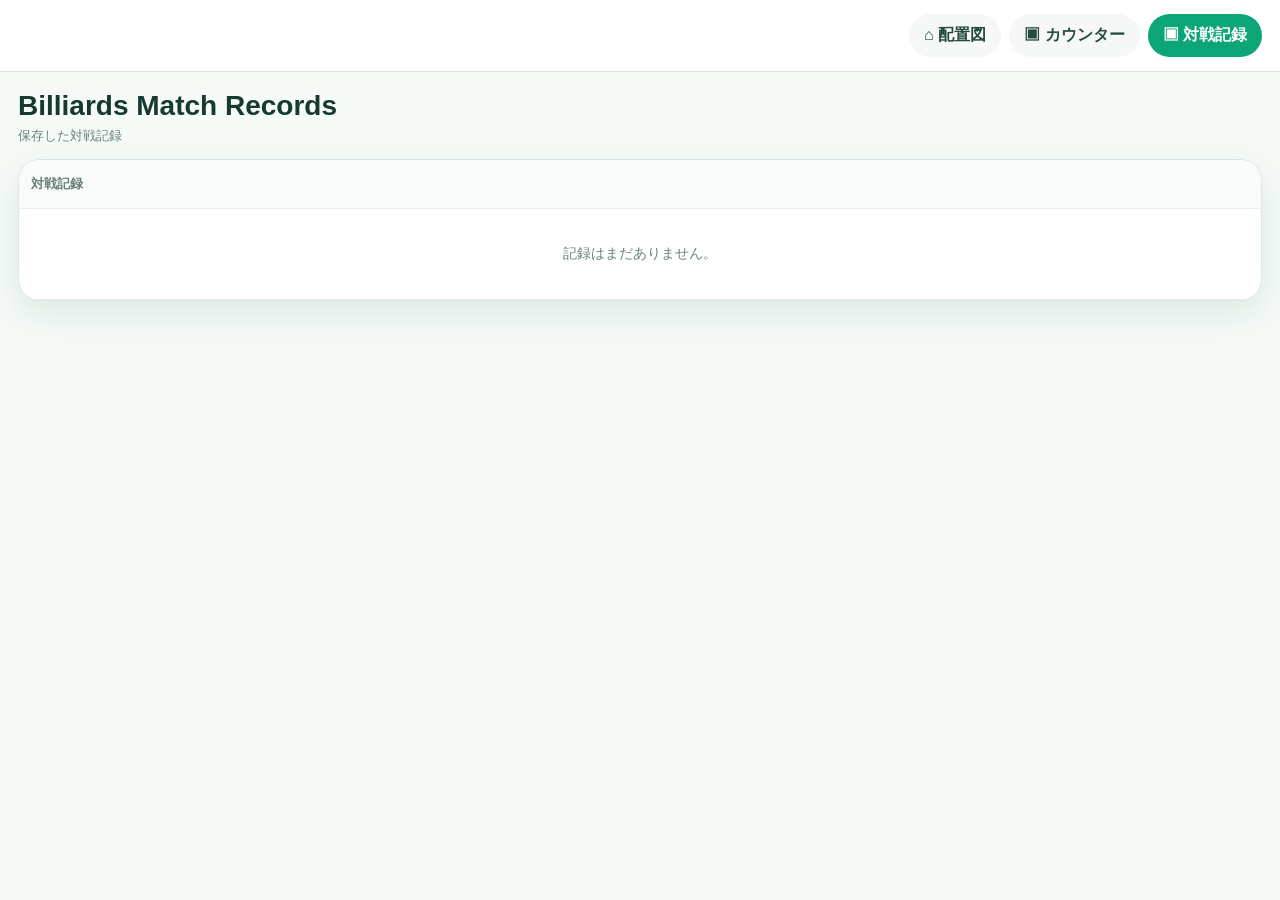
==== billiards-match-records.html @ 16c7366f "Add separate Billiards Match Records page" ====
<!doctype html>
<html lang="ja">
<head>
<meta charset="UTF-8">
<meta name="viewport" content="width=device-width,initial-scale=1,viewport-fit=cover">
<meta name="theme-color" content="#ffffff">
<meta http-equiv="Cache-Control" content="no-cache, no-store, must-revalidate">
<title>Billiards Match Records</title>
<style>
:root{--green:#0ba577;--green2:#07845f;--line:#dbe8e2;--muted:#6b837a;--shadow:0 12px 34px rgba(24,77,62,.10)}
*{box-sizing:border-box}html,body{margin:0;min-height:100%;font-family:Inter,"Hiragino Kaku Gothic ProN","Yu Gothic",Meiryo,sans-serif;color:#163a32;background:#f5faf7}
button{font:inherit;cursor:pointer}.app-header{height:72px;background:#fff;border-bottom:1px solid var(--line);display:flex;align-items:center}
.header-inner{width:100%;max-width:1400px;margin:auto;padding:0 18px;display:flex;justify-content:flex-end}.topnav{display:flex;gap:8px;flex-wrap:nowrap;overflow:auto}
.topnav button{border:0;background:#f5f8f6;color:#274a41;border-radius:999px;padding:11px 15px;font-weight:800;white-space:nowrap}.topnav .active{background:var(--green);color:#fff}
.wrap{max-width:1400px;margin:0 auto;padding:18px}.page-head{display:flex;justify-content:space-between;align-items:flex-end;gap:16px;margin-bottom:14px}
.page-head h1{margin:0;font-size:28px}.page-head p{margin:5px 0 0;color:var(--muted);font-size:13px}
.panel{background:#fff;border:1px solid var(--line);border-radius:22px;box-shadow:var(--shadow);overflow:hidden}.table-wrap{overflow:auto}
table{width:100%;border-collapse:collapse;min-width:900px}th,td{padding:14px 12px;border-bottom:1px solid #e8efeb;text-align:left;vertical-align:top;font-size:14px;line-height:1.55}th{background:#f8fbf9;color:#668078;font-size:13px;white-space:nowrap}
small{font-size:12px;color:var(--muted)}.badge{display:inline-block;padding:4px 8px;border-radius:999px;font-weight:900}.win{background:#dff7ea;color:#087040}.lose{background:#ffe7e4;color:#bb3a31}.draw{background:#edf1ef;color:#4e625b}
.actions{display:flex;gap:6px;flex-wrap:nowrap}.actions button{border:0;border-radius:999px;background:#eef7f3;color:#07543d;padding:7px 10px;font-weight:900;white-space:nowrap}.actions .danger{background:#fff0ee;color:#b62222}
.empty{padding:34px;text-align:center;color:var(--muted)}@media(max-width:620px){.wrap{padding:10px}.page-head h1{font-size:23px}th,td{font-size:13px;padding:11px 9px}}
</style>
</head>
<body>
<header class="app-header"><div class="header-inner"><nav class="topnav">
<button type="button" onclick="location.href='index.html'">⌂ 配置図</button>
<button type="button" onclick="location.href='matches.html'">▣ カウンター</button>
<button class="active" type="button">▣ 対戦記録</button>
</nav></div></header>
<main class="wrap">
  <div class="page-head"><div><h1>Billiards Match Records</h1><p>保存した対戦記録</p></div></div>
  <section class="panel"><div class="table-wrap"><table><thead id="recordsHead"></thead><tbody id="recordsBody"></tbody></table></div></section>
</main>
<script>
const $=s=>document.querySelector(s);
const KEY='poolMatchRecords',DRAFT='poolMatchDraft';
function load(){try{const v=JSON.parse(localStorage.getItem(KEY));return Array.isArray(v)?v:[]}catch{return[]}}
function save(v){localStorage.setItem(KEY,JSON.stringify(v))}
function esc(v){return String(v??'').replace(/[&<>"']/g,m=>({'&':'&amp;','<':'&lt;','>':'&gt;','"':'&quot;',"'":'&#039;'}[m]))}
function norm(v){v=String(v??'').trim();return v==='自由入力'?'':v}
function pad(n){return String(Math.max(0,Math.floor(Number(n)||0))).padStart(2,'0')}
function fmtSec(s){s=Math.max(0,Math.floor(Number(s)||0));return pad(s/3600|0)+':'+pad((s%3600)/60|0)+':'+pad(s%60)}
function fmtMin(s){s=Math.max(0,Math.floor(Number(s)||0));return pad(s/60|0)+':'+pad(s%60)}
function resultClass(r){return r==='勝ち'?'win':r==='負け'?'lose':'draw'}
function formatSavedTime(value){if(!value)return'';const d=new Date(value);return Number.isNaN(d.getTime())?String(value):d.toLocaleString('ja-JP',{year:'numeric',month:'2-digit',day:'2-digit',hour:'2-digit',minute:'2-digit'})}
function clockText(r){if(!r.clockUsed)return'';return esc(norm(r.leftName)||'自分')+' '+fmtMin(r.clockLeft??0)+' / '+esc(norm(r.rightName)||'相手')+' '+fmtMin(r.clockRight??0)}
function meta(r){return[norm(r.game),norm(r.type),norm(r.race)].filter(Boolean).map(esc).join('<br>')}
function render(){
 const rows=load(), head=$('#recordsHead'), body=$('#recordsBody');
 if(!rows.length){head.innerHTML='<tr><th>対戦記録</th></tr>';body.innerHTML='<tr><td class="empty">記録はまだありません。</td></tr>';return}
 const hasShop=rows.some(r=>norm(r.shop)),hasLeft=rows.some(r=>norm(r.leftName)),hasRight=rows.some(r=>norm(r.rightName)||norm(r.opponent)),hasTime=rows.some(r=>Number(r.matchSec||0)>0),hasClock=rows.some(r=>!!r.clockUsed),hasMeta=rows.some(r=>[norm(r.game),norm(r.type),norm(r.race)].some(Boolean)),hasLM=rows.some(r=>(norm(r.layoutTitle)&&norm(r.layoutTitle)!=='配置図なし')||norm(r.memo));
 const cols=[
 {s:true,l:'日付',c:r=>esc(r.date)},{s:hasShop,l:'店舗',c:r=>esc(r.shop)},{s:hasLeft,l:'自分',c:r=>esc(r.leftName)},{s:hasRight,l:'相手',c:r=>esc(r.rightName||r.opponent)},
 {s:true,l:'スコア',c:r=>pad(r.left)+'-'+pad(r.right)},{s:true,l:'結果',c:r=>'<span class="badge '+resultClass(r.result)+'">'+esc(r.result)+'</span>'},
 {s:hasTime,l:'試合時間',c:r=>Number(r.matchSec||0)>0?fmtSec(r.matchSec):''},{s:hasClock,l:'チェスクロック',c:r=>clockText(r)},{s:hasMeta,l:'種目/形式/先取',c:r=>meta(r)},
 {s:hasLM,l:'配置図/メモ',c:r=>{const p=[];if(norm(r.layoutTitle)&&norm(r.layoutTitle)!=='配置図なし')p.push(esc(r.layoutTitle));if(r.layoutUpdatedAt)p.push('<small>配置更新：'+esc(formatSavedTime(r.layoutUpdatedAt))+'</small>');if(norm(r.memo))p.push('<small>'+esc(r.memo)+'</small>');return p.join('<br>')}},
 {s:true,l:'操作',c:r=>'<div class="actions"><button onclick="editRecord(\''+r.id+'\')">編集</button><button class="danger" onclick="deleteRecord(\''+r.id+'\')">削除</button></div>'}
 ].filter(x=>x.s);
 head.innerHTML='<tr>'+cols.map(x=>'<th>'+x.l+'</th>').join('')+'</tr>';
 body.innerHTML=rows.map(r=>'<tr>'+cols.map(x=>'<td>'+x.c(r)+'</td>').join('')+'</tr>').join('');
}
window.editRecord=id=>{const r=load().find(x=>String(x.id)===String(id));if(!r)return;localStorage.setItem(DRAFT,JSON.stringify({...r,recording:true,timeVisible:true,editingId:r.id}));location.href='matches.html'}
window.deleteRecord=id=>{if(!confirm('この記録を削除しますか？'))return;save(load().filter(x=>String(x.id)!==String(id)));render()}
window.addEventListener('storage',render);render();
</script>
</body></html>
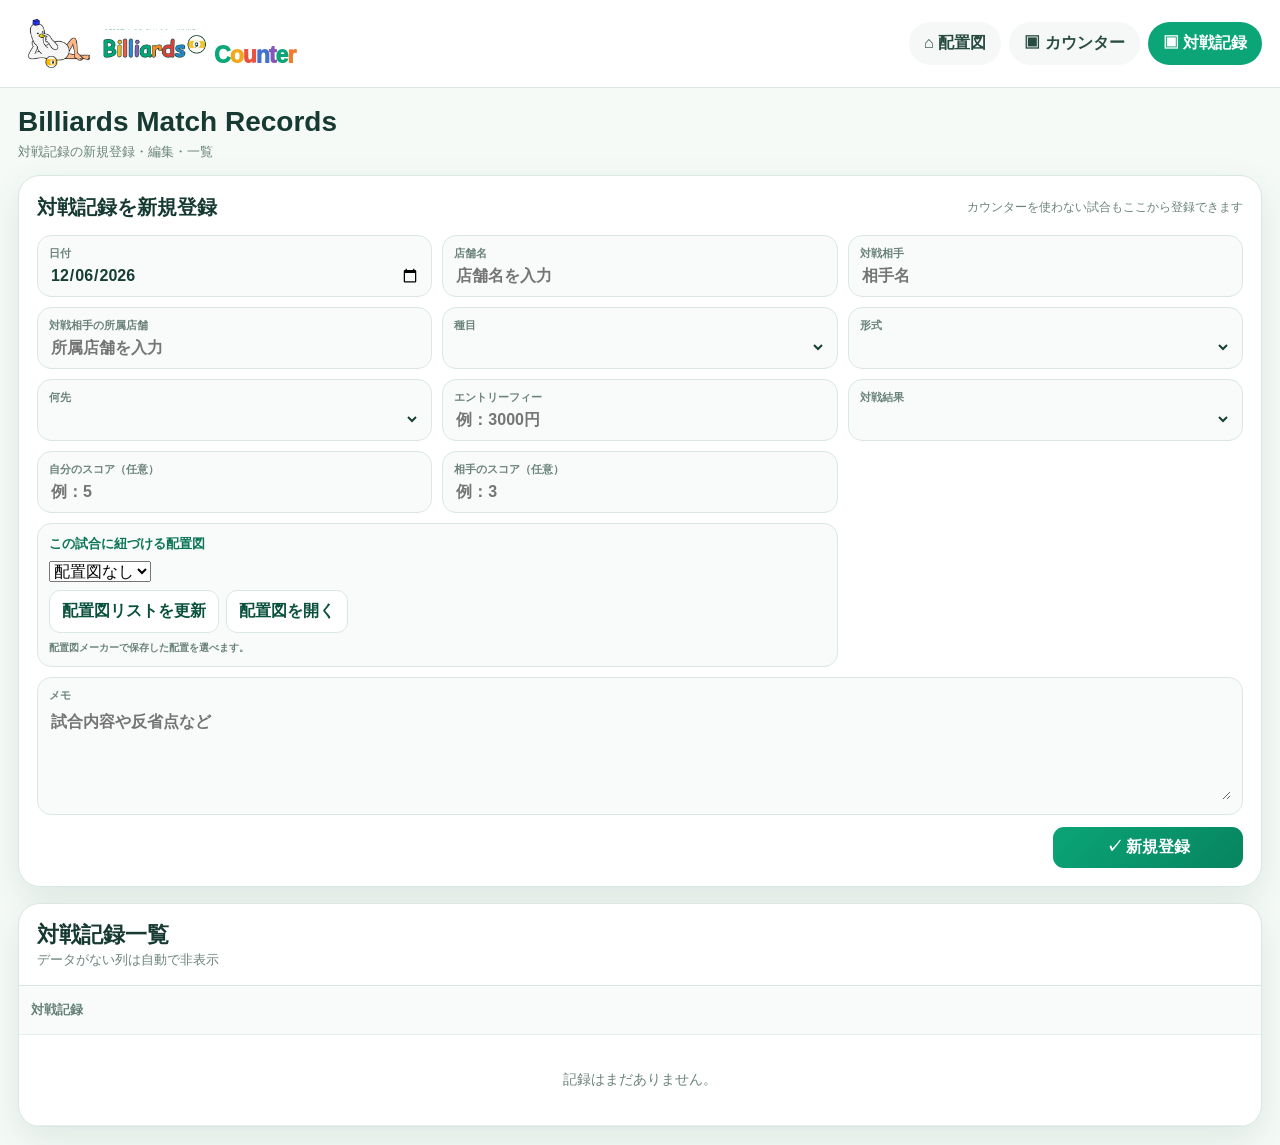
==== commit 2260bac0: "Add standalone match record entry and extra match fields" ====
--- a/billiards-match-records.html
+++ b/billiards-match-records.html
@@ -7,60 +7,177 @@
 <meta http-equiv="Cache-Control" content="no-cache, no-store, must-revalidate">
 <title>Billiards Match Records</title>
 <style>
-:root{--green:#0ba577;--green2:#07845f;--line:#dbe8e2;--muted:#6b837a;--shadow:0 12px 34px rgba(24,77,62,.10)}
-*{box-sizing:border-box}html,body{margin:0;min-height:100%;font-family:Inter,"Hiragino Kaku Gothic ProN","Yu Gothic",Meiryo,sans-serif;color:#163a32;background:#f5faf7}
-button{font:inherit;cursor:pointer}.app-header{height:72px;background:#fff;border-bottom:1px solid var(--line);display:flex;align-items:center}
-.header-inner{width:100%;max-width:1400px;margin:auto;padding:0 18px;display:flex;justify-content:flex-end}.topnav{display:flex;gap:8px;flex-wrap:nowrap;overflow:auto}
+:root{
+  --green:#0ba577;--green2:#07845f;--deep:#123d35;--mint:#edf9f4;
+  --line:#dbe8e2;--muted:#6b837a;--shadow:0 12px 34px rgba(24,77,62,.10)
+}
+*{box-sizing:border-box}
+html,body{margin:0;min-height:100%;font-family:Inter,"Hiragino Kaku Gothic ProN","Yu Gothic",Meiryo,sans-serif;color:#163a32;background:#f5faf7}
+button,input,select,textarea{font:inherit}button{cursor:pointer}a{color:inherit}
+.app-header{height:88px;background:#fff;border-bottom:1px solid var(--line);display:flex;align-items:center}
+.header-inner{width:100%;max-width:1400px;height:100%;margin:auto;padding:0 18px;display:flex;align-items:center;justify-content:space-between;gap:18px}
+.header-brand{flex:0 0 auto;display:flex;align-items:center;height:72px}
+.counter-logo{width:294px;height:66px;position:relative;overflow:hidden;background:#fff}
+.counter-logo img{position:absolute;left:0;top:0;width:286px;height:64px;object-fit:contain;object-position:left center}
+.logo-top-mask{position:absolute;left:68px;top:0;width:150px;height:18px;background:#fff;z-index:2}
+.logo-word-mask{position:absolute;left:194px;top:18px;width:98px;height:46px;background:#fff;z-index:2}
+.counter-logo-word{position:absolute;left:196px;top:33px;z-index:3;display:flex;align-items:center;font-size:23px;line-height:1;font-weight:1000;letter-spacing:-1px;white-space:nowrap}
+.counter-logo-word i{font-style:normal}.counter-logo-word i:nth-child(1){color:#08a879}.counter-logo-word i:nth-child(2){color:#f2a71d}.counter-logo-word i:nth-child(3){color:#e9523f}.counter-logo-word i:nth-child(4){color:#3f73cf}.counter-logo-word i:nth-child(5){color:#8457b5}.counter-logo-word i:nth-child(6){color:#0ba577}.counter-logo-word i:nth-child(7){color:#f07b31}
+.topnav{margin-left:auto;display:flex;justify-content:flex-end;align-items:center;gap:8px;flex-wrap:nowrap;overflow:auto}
 .topnav button{border:0;background:#f5f8f6;color:#274a41;border-radius:999px;padding:11px 15px;font-weight:800;white-space:nowrap}.topnav .active{background:var(--green);color:#fff}
-.wrap{max-width:1400px;margin:0 auto;padding:18px}.page-head{display:flex;justify-content:space-between;align-items:flex-end;gap:16px;margin-bottom:14px}
-.page-head h1{margin:0;font-size:28px}.page-head p{margin:5px 0 0;color:var(--muted);font-size:13px}
-.panel{background:#fff;border:1px solid var(--line);border-radius:22px;box-shadow:var(--shadow);overflow:hidden}.table-wrap{overflow:auto}
-table{width:100%;border-collapse:collapse;min-width:900px}th,td{padding:14px 12px;border-bottom:1px solid #e8efeb;text-align:left;vertical-align:top;font-size:14px;line-height:1.55}th{background:#f8fbf9;color:#668078;font-size:13px;white-space:nowrap}
-small{font-size:12px;color:var(--muted)}.badge{display:inline-block;padding:4px 8px;border-radius:999px;font-weight:900}.win{background:#dff7ea;color:#087040}.lose{background:#ffe7e4;color:#bb3a31}.draw{background:#edf1ef;color:#4e625b}
+.wrap{max-width:1400px;margin:0 auto;padding:18px}
+.page-head{display:flex;justify-content:space-between;align-items:flex-end;gap:16px;margin-bottom:14px}.page-head h1{margin:0;font-size:28px}.page-head p{margin:5px 0 0;color:var(--muted);font-size:13px}
+.panel{background:#fff;border:1px solid var(--line);border-radius:22px;box-shadow:var(--shadow);overflow:hidden}
+.entry-panel{padding:18px;margin-bottom:16px}.entry-head{display:flex;justify-content:space-between;align-items:center;gap:10px;margin-bottom:14px}.entry-head h2{margin:0;font-size:20px}.entry-head span{font-size:12px;color:var(--muted)}
+.form-grid{display:grid;grid-template-columns:repeat(3,minmax(0,1fr));gap:10px}
+.field{background:#f8fbf9;border:1px solid var(--line);border-radius:14px;padding:10px 11px;display:block;min-width:0}.field .label{display:block;color:#6b837a;font-size:11px;font-weight:900;margin-bottom:5px}
+.field input,.field select,.field textarea{width:100%;border:0;outline:0;background:transparent;color:#173e35;font-weight:800;min-width:0}.field textarea{min-height:92px;resize:vertical;line-height:1.55;font-weight:600}.free{display:none;margin-top:8px;border-top:1px solid var(--line)!important;padding-top:8px}
+.wide{grid-column:span 2}.full{grid-column:1/-1}
+.layout-box{background:#f8fbf9;border:1px solid var(--line);border-radius:14px;padding:11px}.layout-title{font-size:13px;font-weight:950;color:#0b7557;margin:0 0 8px}.layout-actions{display:flex;gap:7px;flex-wrap:wrap;margin-top:8px}.btn{border:1px solid var(--line);border-radius:11px;background:#fff;color:#0a513d;padding:10px 12px;font-weight:900;text-decoration:none;text-align:center}.primary{background:linear-gradient(135deg,var(--green),var(--green2));color:#fff;border:0}.entry-actions{display:flex;justify-content:flex-end;gap:8px;margin-top:12px}.entry-actions .primary{min-width:190px}.layout-meta{display:block;margin-top:7px;color:var(--muted);font-size:10px;font-weight:700;line-height:1.5}
+.records-head{display:flex;align-items:center;justify-content:space-between;gap:12px;padding:16px 18px;border-bottom:1px solid var(--line)}.records-head h2{margin:0;font-size:22px}.records-head span{font-size:13px;color:var(--muted)}
+.table-wrap{overflow:auto}table{width:100%;border-collapse:collapse;min-width:980px}th,td{padding:14px 12px;border-bottom:1px solid #e8efeb;text-align:left;vertical-align:top;font-size:14px;line-height:1.55}th{background:#f8fbf9;color:#668078;font-size:13px;white-space:nowrap}small{font-size:12px;color:var(--muted)}
+.badge{display:inline-block;padding:4px 8px;border-radius:999px;font-weight:900}.win{background:#dff7ea;color:#087040}.lose{background:#ffe7e4;color:#bb3a31}.draw{background:#edf1ef;color:#4e625b}.pending{background:#fff5d8;color:#8b6b00}
 .actions{display:flex;gap:6px;flex-wrap:nowrap}.actions button{border:0;border-radius:999px;background:#eef7f3;color:#07543d;padding:7px 10px;font-weight:900;white-space:nowrap}.actions .danger{background:#fff0ee;color:#b62222}
-.empty{padding:34px;text-align:center;color:var(--muted)}@media(max-width:620px){.wrap{padding:10px}.page-head h1{font-size:23px}th,td{font-size:13px;padding:11px 9px}}
+.empty{padding:34px;text-align:center;color:var(--muted)}
+.toast{position:fixed;left:50%;bottom:24px;transform:translateX(-50%) translateY(18px);background:#173e35;color:#fff;border-radius:999px;padding:12px 18px;opacity:0;transition:.22s;z-index:80;white-space:nowrap;box-shadow:0 10px 28px rgba(0,0,0,.18)}.toast.show{opacity:1;transform:translateX(-50%) translateY(0)}
+@media(max-width:900px){.form-grid{grid-template-columns:repeat(2,minmax(0,1fr))}.app-header{height:auto;min-height:76px}.header-inner{padding:7px 10px;gap:8px}.counter-logo{width:222px;height:52px}.counter-logo img{width:216px;height:50px}.logo-top-mask{left:51px;width:114px;height:14px}.logo-word-mask{left:146px;top:14px;width:74px;height:36px}.counter-logo-word{left:148px;top:25px;font-size:18px}}
+@media(max-width:620px){.header-inner{flex-wrap:wrap}.header-brand{height:58px}.topnav{width:100%;justify-content:flex-start}.counter-logo{width:252px;height:56px}.counter-logo img{width:246px;height:55px}.logo-top-mask{left:58px;width:130px;height:15px}.logo-word-mask{left:166px;top:15px;width:84px;height:40px}.counter-logo-word{left:168px;top:28px;font-size:20px}.wrap{padding:10px}.page-head h1{font-size:23px}.form-grid{grid-template-columns:1fr}.wide,.full{grid-column:auto}th,td{font-size:13px;padding:11px 9px}.entry-actions{flex-direction:column}.entry-actions .primary{width:100%}}
 </style>
 </head>
 <body>
-<header class="app-header"><div class="header-inner"><nav class="topnav">
-<button type="button" onclick="location.href='index.html'">⌂ 配置図</button>
-<button type="button" onclick="location.href='matches.html'">▣ カウンター</button>
-<button class="active" type="button">▣ 対戦記録</button>
-</nav></div></header>
+<header class="app-header">
+  <div class="header-inner">
+    <div class="header-brand" aria-label="Billiards 9 Counter">
+      <div class="counter-logo">
+        <img src="assets/brand-logo.png" alt="Billiards 9 Counter">
+        <span class="logo-top-mask" aria-hidden="true"></span>
+        <span class="logo-word-mask" aria-hidden="true"></span>
+        <span class="counter-logo-word" aria-hidden="true"><i>C</i><i>o</i><i>u</i><i>n</i><i>t</i><i>e</i><i>r</i></span>
+      </div>
+    </div>
+    <nav class="topnav">
+      <button type="button" onclick="location.href='index.html'">⌂ 配置図</button>
+      <button type="button" onclick="location.href='matches.html'">▣ カウンター</button>
+      <button class="active" type="button">▣ 対戦記録</button>
+    </nav>
+  </div>
+</header>
+
 <main class="wrap">
-  <div class="page-head"><div><h1>Billiards Match Records</h1><p>保存した対戦記録</p></div></div>
-  <section class="panel"><div class="table-wrap"><table><thead id="recordsHead"></thead><tbody id="recordsBody"></tbody></table></div></section>
+  <div class="page-head"><div><h1>Billiards Match Records</h1><p>対戦記録の新規登録・編集・一覧</p></div></div>
+
+  <section class="panel entry-panel">
+    <div class="entry-head"><h2 id="formTitle">対戦記録を新規登録</h2><span>カウンターを使わない試合もここから登録できます</span></div>
+    <div class="form-grid">
+      <label class="field"><span class="label">日付</span><input id="date" type="date"></label>
+      <label class="field"><span class="label">店舗名</span><input id="shop" placeholder="店舗名を入力"></label>
+      <label class="field"><span class="label">対戦相手</span><input id="opponent" placeholder="相手名"></label>
+      <label class="field"><span class="label">対戦相手の所属店舗</span><input id="opponentShop" placeholder="所属店舗を入力"></label>
+      <label class="field"><span class="label">種目</span><select id="game"><option value=""></option><option>9ボール</option><option>10ボール</option><option>エイトボール</option><option>ローテーション</option><option>自由入力</option></select><input id="gameFree" class="free" placeholder="種目を自由入力"></label>
+      <label class="field"><span class="label">形式</span><select id="type"><option value=""></option><option>平場</option><option>セットマッチ</option><option>大会</option><option>練習</option><option>自由入力</option></select><input id="typeFree" class="free" placeholder="形式を自由入力"></label>
+      <label class="field"><span class="label">何先</span><select id="race"><option value=""></option><option>2先</option><option>3先</option><option>4先</option><option>5先</option><option>6先</option><option>自由入力</option></select><input id="raceFree" class="free" placeholder="例：7先・点数制など"></label>
+      <label class="field"><span class="label">エントリーフィー</span><input id="entryFee" inputmode="numeric" placeholder="例：3000円"></label>
+      <label class="field"><span class="label">対戦結果</span><select id="matchResult"><option value=""></option><option>勝ち</option><option>負け</option><option>引き分け</option></select></label>
+      <label class="field"><span class="label">自分のスコア（任意）</span><input id="leftScoreInput" type="number" min="0" inputmode="numeric" placeholder="例：5"></label>
+      <label class="field"><span class="label">相手のスコア（任意）</span><input id="rightScoreInput" type="number" min="0" inputmode="numeric" placeholder="例：3"></label>
+      <div class="layout-box wide">
+        <p class="layout-title">この試合に紐づける配置図</p>
+        <select id="layoutSelect"></select>
+        <div class="layout-actions"><button id="layoutRefresh" class="btn" type="button">配置図リストを更新</button><a class="btn" href="index.html">配置図を開く</a></div>
+        <small id="layoutMeta" class="layout-meta"></small>
+      </div>
+      <label class="field full"><span class="label">メモ</span><textarea id="memo" placeholder="試合内容や反省点など"></textarea></label>
+    </div>
+    <div class="entry-actions">
+      <button id="cancelEdit" class="btn" type="button" hidden>編集をやめる</button>
+      <button id="saveRecord" class="btn primary" type="button">✓ 新規登録</button>
+    </div>
+  </section>
+
+  <section class="panel">
+    <div class="records-head"><div><h2>対戦記録一覧</h2><span>データがない列は自動で非表示</span></div></div>
+    <div class="table-wrap"><table><thead id="recordsHead"></thead><tbody id="recordsBody"></tbody></table></div>
+  </section>
 </main>
+<div id="toast" class="toast"></div>
+
 <script>
 const $=s=>document.querySelector(s);
-const KEY='poolMatchRecords',DRAFT='poolMatchDraft';
-function load(){try{const v=JSON.parse(localStorage.getItem(KEY));return Array.isArray(v)?v:[]}catch{return[]}}
+const KEY='poolMatchRecords',LAYOUTS='poolNotes';
+let editingId=null;
+function load(k=KEY,d=[]){try{const v=JSON.parse(localStorage.getItem(k));return v??d}catch{return d}}
 function save(v){localStorage.setItem(KEY,JSON.stringify(v))}
 function esc(v){return String(v??'').replace(/[&<>"']/g,m=>({'&':'&amp;','<':'&lt;','>':'&gt;','"':'&quot;',"'":'&#039;'}[m]))}
 function norm(v){v=String(v??'').trim();return v==='自由入力'?'':v}
 function pad(n){return String(Math.max(0,Math.floor(Number(n)||0))).padStart(2,'0')}
 function fmtSec(s){s=Math.max(0,Math.floor(Number(s)||0));return pad(s/3600|0)+':'+pad((s%3600)/60|0)+':'+pad(s%60)}
 function fmtMin(s){s=Math.max(0,Math.floor(Number(s)||0));return pad(s/60|0)+':'+pad(s%60)}
-function resultClass(r){return r==='勝ち'?'win':r==='負け'?'lose':'draw'}
+function toast(t){const el=$('#toast');el.textContent=t;el.classList.add('show');setTimeout(()=>el.classList.remove('show'),1500)}
+function resultClass(r){return r==='勝ち'?'win':r==='負け'?'lose':r==='引き分け'?'draw':'pending'}
 function formatSavedTime(value){if(!value)return'';const d=new Date(value);return Number.isNaN(d.getTime())?String(value):d.toLocaleString('ja-JP',{year:'numeric',month:'2-digit',day:'2-digit',hour:'2-digit',minute:'2-digit'})}
+function valueWithFree(id){const s=$('#'+id),f=$('#'+id+'Free');return s.value==='自由入力'?f.value.trim():s.value.trim()}
+function setSelectWithFree(id,value){const s=$('#'+id),f=$('#'+id+'Free'),opts=[...s.options].map(o=>o.value);const v=norm(value);if(opts.includes(v)){s.value=v;f.value=''}else if(v){s.value='自由入力';f.value=v}else{s.value='';f.value=''}f.style.display=s.value==='自由入力'?'block':'none'}
+['game','type','race'].forEach(id=>$('#'+id).addEventListener('change',()=>{$('#'+id+'Free').style.display=$('#'+id).value==='自由入力'?'block':'none'}));
+function readLayouts(){const v=load(LAYOUTS,[]);return Array.isArray(v)?v.filter(Boolean):[]}
+function layoutTime(x){const t=Date.parse(x?.updatedAt||x?.createdAt||x?.date||'');return Number.isNaN(t)?0:t}
+function refreshLayouts(keep=true){const s=$('#layoutSelect'),cur=keep?s.value:'';const list=readLayouts().sort((a,b)=>layoutTime(b)-layoutTime(a));s.innerHTML='';s.add(new Option('配置図なし',''));list.forEach(x=>s.add(new Option((x.title||'名称なし')+(x.updatedAt||x.createdAt||x.date?'｜'+formatSavedTime(x.updatedAt||x.createdAt||x.date):''),String(x.id))));if(cur&&list.some(x=>String(x.id)===String(cur)))s.value=cur;updateLayoutMeta()}
+function selectedLayout(){const id=$('#layoutSelect').value;return id?readLayouts().find(x=>String(x.id)===String(id))||null:null}
+function updateLayoutMeta(){const x=selectedLayout();$('#layoutMeta').textContent=x?'選択中：'+(x.title||'名称なし'):'配置図メーカーで保存した配置を選べます。'}
+$('#layoutSelect').addEventListener('change',updateLayoutMeta);$('#layoutRefresh').onclick=()=>{refreshLayouts(true);toast('配置図リストを更新しました')};
+function clearForm(){
+ editingId=null;$('#formTitle').textContent='対戦記録を新規登録';$('#saveRecord').textContent='✓ 新規登録';$('#cancelEdit').hidden=true;
+ $('#date').value=new Date().toISOString().slice(0,10);['shop','opponent','opponentShop','entryFee','leftScoreInput','rightScoreInput','memo'].forEach(id=>$('#'+id).value='');
+ ['game','type','race','matchResult'].forEach(id=>$('#'+id).value='');['gameFree','typeFree','raceFree'].forEach(id=>{$('#'+id).value='';$('#'+id).style.display='none'});refreshLayouts(false);
+}
+function recordFromForm(){
+ const layout=selectedLayout(),l=$('#leftScoreInput').value,r=$('#rightScoreInput').value,scoreEntered=l!==''||r!=='';
+ return {
+  id:editingId||Date.now(),date:$('#date').value,shop:$('#shop').value.trim(),opponent:$('#opponent').value.trim(),
+  opponentShop:$('#opponentShop').value.trim(),leftName:'自分',rightName:$('#opponent').value.trim()||'相手',
+  game:valueWithFree('game'),gameSel:$('#game').value,gameFree:$('#gameFree').value,
+  type:valueWithFree('type'),typeSel:$('#type').value,typeFree:$('#typeFree').value,
+  race:valueWithFree('race'),raceSel:$('#race').value,raceFree:$('#raceFree').value,
+  entryFee:$('#entryFee').value.trim(),result:$('#matchResult').value,
+  left:scoreEntered?Number(l||0):null,right:scoreEntered?Number(r||0):null,scoreEntered,
+  matchSec:0,clockUsed:false,layoutId:$('#layoutSelect').value,layoutTitle:layout?(layout.title||'名称なし'):'配置図なし',
+  layoutUpdatedAt:layout?(layout.updatedAt||layout.createdAt||layout.date||''):'',layoutSnapshot:layout?JSON.parse(JSON.stringify(layout)):null,
+  memo:$('#memo').value.trim(),createdAt:new Date().toISOString(),source:'manual'
+ };
+}
+$('#saveRecord').onclick=()=>{
+ const rec=recordFromForm(),rows=load(KEY,[]),i=rows.findIndex(x=>String(x.id)===String(editingId));
+ if(i>=0){rec.createdAt=rows[i].createdAt||rec.createdAt;rows[i]=rec}else rows.unshift(rec);
+ save(rows);render();toast(i>=0?'更新しました':'登録しました');clearForm();
+};
+$('#cancelEdit').onclick=clearForm;
 function clockText(r){if(!r.clockUsed)return'';return esc(norm(r.leftName)||'自分')+' '+fmtMin(r.clockLeft??0)+' / '+esc(norm(r.rightName)||'相手')+' '+fmtMin(r.clockRight??0)}
 function meta(r){return[norm(r.game),norm(r.type),norm(r.race)].filter(Boolean).map(esc).join('<br>')}
+function scoreText(r){if(r.scoreEntered===false)return'';if(r.left==null&&r.right==null)return'';return pad(r.left)+'-'+pad(r.right)}
 function render(){
- const rows=load(), head=$('#recordsHead'), body=$('#recordsBody');
+ const rows=load(KEY,[]),head=$('#recordsHead'),body=$('#recordsBody');
  if(!rows.length){head.innerHTML='<tr><th>対戦記録</th></tr>';body.innerHTML='<tr><td class="empty">記録はまだありません。</td></tr>';return}
- const hasShop=rows.some(r=>norm(r.shop)),hasLeft=rows.some(r=>norm(r.leftName)),hasRight=rows.some(r=>norm(r.rightName)||norm(r.opponent)),hasTime=rows.some(r=>Number(r.matchSec||0)>0),hasClock=rows.some(r=>!!r.clockUsed),hasMeta=rows.some(r=>[norm(r.game),norm(r.type),norm(r.race)].some(Boolean)),hasLM=rows.some(r=>(norm(r.layoutTitle)&&norm(r.layoutTitle)!=='配置図なし')||norm(r.memo));
+ const hasShop=rows.some(r=>norm(r.shop)),hasOpponentShop=rows.some(r=>norm(r.opponentShop)),hasLeft=rows.some(r=>norm(r.leftName)),hasRight=rows.some(r=>norm(r.rightName)||norm(r.opponent)),
+ hasScore=rows.some(r=>scoreText(r)),hasResult=rows.some(r=>norm(r.result)),hasFee=rows.some(r=>norm(r.entryFee)),hasTime=rows.some(r=>Number(r.matchSec||0)>0),hasClock=rows.some(r=>!!r.clockUsed),
+ hasMeta=rows.some(r=>[norm(r.game),norm(r.type),norm(r.race)].some(Boolean)),hasLM=rows.some(r=>(norm(r.layoutTitle)&&norm(r.layoutTitle)!=='配置図なし')||norm(r.memo));
  const cols=[
- {s:true,l:'日付',c:r=>esc(r.date)},{s:hasShop,l:'店舗',c:r=>esc(r.shop)},{s:hasLeft,l:'自分',c:r=>esc(r.leftName)},{s:hasRight,l:'相手',c:r=>esc(r.rightName||r.opponent)},
- {s:true,l:'スコア',c:r=>pad(r.left)+'-'+pad(r.right)},{s:true,l:'結果',c:r=>'<span class="badge '+resultClass(r.result)+'">'+esc(r.result)+'</span>'},
- {s:hasTime,l:'試合時間',c:r=>Number(r.matchSec||0)>0?fmtSec(r.matchSec):''},{s:hasClock,l:'チェスクロック',c:r=>clockText(r)},{s:hasMeta,l:'種目/形式/先取',c:r=>meta(r)},
- {s:hasLM,l:'配置図/メモ',c:r=>{const p=[];if(norm(r.layoutTitle)&&norm(r.layoutTitle)!=='配置図なし')p.push(esc(r.layoutTitle));if(r.layoutUpdatedAt)p.push('<small>配置更新：'+esc(formatSavedTime(r.layoutUpdatedAt))+'</small>');if(norm(r.memo))p.push('<small>'+esc(r.memo)+'</small>');return p.join('<br>')}},
- {s:true,l:'操作',c:r=>'<div class="actions"><button onclick="editRecord(\''+r.id+'\')">編集</button><button class="danger" onclick="deleteRecord(\''+r.id+'\')">削除</button></div>'}
+  {s:true,l:'日付',c:r=>esc(r.date)},{s:hasShop,l:'店舗',c:r=>esc(r.shop)},{s:hasLeft,l:'自分',c:r=>esc(r.leftName)},{s:hasRight,l:'相手',c:r=>esc(r.rightName||r.opponent)},
+  {s:hasOpponentShop,l:'相手所属店舗',c:r=>esc(r.opponentShop)},{s:hasScore,l:'スコア',c:r=>scoreText(r)},
+  {s:hasResult,l:'結果',c:r=>norm(r.result)?'<span class="badge '+resultClass(r.result)+'">'+esc(r.result)+'</span>':''},{s:hasFee,l:'エントリーフィー',c:r=>esc(r.entryFee)},
+  {s:hasTime,l:'試合時間',c:r=>Number(r.matchSec||0)>0?fmtSec(r.matchSec):''},{s:hasClock,l:'チェスクロック',c:r=>clockText(r)},{s:hasMeta,l:'種目/形式/何先',c:r=>meta(r)},
+  {s:hasLM,l:'配置図/メモ',c:r=>{const p=[];if(norm(r.layoutTitle)&&norm(r.layoutTitle)!=='配置図なし')p.push(esc(r.layoutTitle));if(r.layoutUpdatedAt)p.push('<small>配置更新：'+esc(formatSavedTime(r.layoutUpdatedAt))+'</small>');if(norm(r.memo))p.push('<small>'+esc(r.memo)+'</small>');return p.join('<br>')}},
+  {s:true,l:'操作',c:r=>'<div class="actions"><button onclick="editRecord(\''+r.id+'\')">編集</button><button class="danger" onclick="deleteRecord(\''+r.id+'\')">削除</button></div>'}
  ].filter(x=>x.s);
  head.innerHTML='<tr>'+cols.map(x=>'<th>'+x.l+'</th>').join('')+'</tr>';
  body.innerHTML=rows.map(r=>'<tr>'+cols.map(x=>'<td>'+x.c(r)+'</td>').join('')+'</tr>').join('');
 }
-window.editRecord=id=>{const r=load().find(x=>String(x.id)===String(id));if(!r)return;localStorage.setItem(DRAFT,JSON.stringify({...r,recording:true,timeVisible:true,editingId:r.id}));location.href='matches.html'}
-window.deleteRecord=id=>{if(!confirm('この記録を削除しますか？'))return;save(load().filter(x=>String(x.id)!==String(id)));render()}
-window.addEventListener('storage',render);render();
+window.editRecord=id=>{
+ const r=load(KEY,[]).find(x=>String(x.id)===String(id));if(!r)return;editingId=r.id;$('#formTitle').textContent='対戦記録を編集';$('#saveRecord').textContent='✓ 更新する';$('#cancelEdit').hidden=false;
+ $('#date').value=r.date||'';$('#shop').value=r.shop||'';$('#opponent').value=r.opponent||r.rightName||'';$('#opponentShop').value=r.opponentShop||'';setSelectWithFree('game',r.game);setSelectWithFree('type',r.type);setSelectWithFree('race',r.race);
+ $('#entryFee').value=r.entryFee||'';$('#matchResult').value=r.result||'';$('#leftScoreInput').value=r.left==null?'':r.left;$('#rightScoreInput').value=r.right==null?'':r.right;$('#memo').value=r.memo||'';
+ refreshLayouts(false);if(r.layoutId)$('#layoutSelect').value=String(r.layoutId);updateLayoutMeta();scrollTo({top:0,behavior:'smooth'});
+}
+window.deleteRecord=id=>{if(!confirm('この記録を削除しますか？'))return;save(load(KEY,[]).filter(x=>String(x.id)!==String(id)));render()}
+window.addEventListener('storage',render);refreshLayouts(false);clearForm();render();
 </script>
-</body></html>+</body>
+</html>
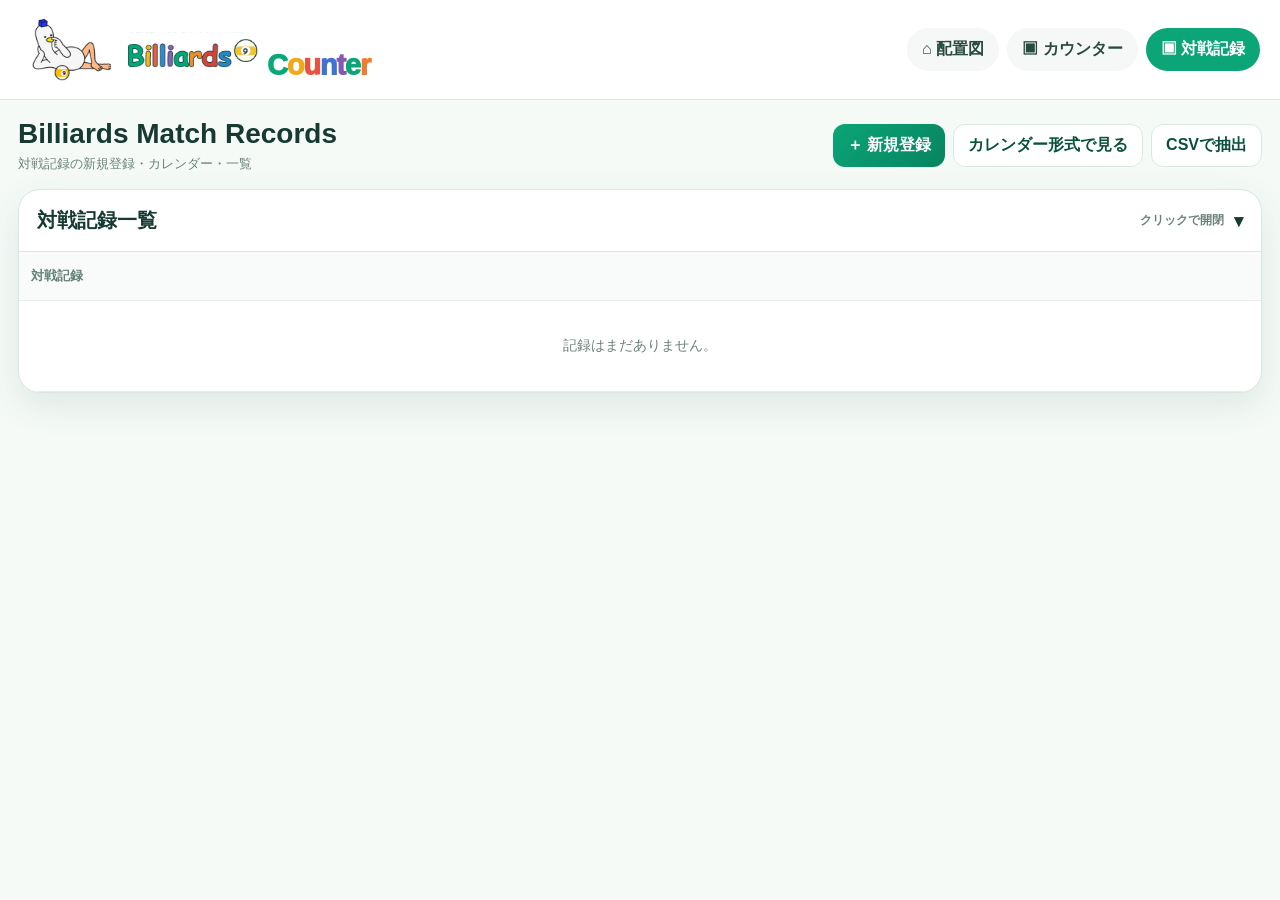
==== commit ba8c1350: "Add records toolbar calendar CSV and collapsible list" ====
--- a/billiards-match-records.html
+++ b/billiards-match-records.html
@@ -7,104 +7,102 @@
 <meta http-equiv="Cache-Control" content="no-cache, no-store, must-revalidate">
 <title>Billiards Match Records</title>
 <style>
-:root{
-  --green:#0ba577;--green2:#07845f;--deep:#123d35;--mint:#edf9f4;
-  --line:#dbe8e2;--muted:#6b837a;--shadow:0 12px 34px rgba(24,77,62,.10)
-}
-*{box-sizing:border-box}
-html,body{margin:0;min-height:100%;font-family:Inter,"Hiragino Kaku Gothic ProN","Yu Gothic",Meiryo,sans-serif;color:#163a32;background:#f5faf7}
+:root{--green:#0ba577;--green2:#07845f;--deep:#123d35;--line:#dbe8e2;--muted:#6b837a;--shadow:0 12px 34px rgba(24,77,62,.10)}
+*{box-sizing:border-box}html,body{margin:0;min-height:100%;font-family:Inter,"Hiragino Kaku Gothic ProN","Yu Gothic",Meiryo,sans-serif;color:#163a32;background:#f5faf7}
 button,input,select,textarea{font:inherit}button{cursor:pointer}a{color:inherit}
-.app-header{height:88px;background:#fff;border-bottom:1px solid var(--line);display:flex;align-items:center}
-.header-inner{width:100%;max-width:1400px;height:100%;margin:auto;padding:0 18px;display:flex;align-items:center;justify-content:space-between;gap:18px}
-.header-brand{flex:0 0 auto;display:flex;align-items:center;height:72px}
-.counter-logo{width:294px;height:66px;position:relative;overflow:hidden;background:#fff}
-.counter-logo img{position:absolute;left:0;top:0;width:286px;height:64px;object-fit:contain;object-position:left center}
-.logo-top-mask{position:absolute;left:68px;top:0;width:150px;height:18px;background:#fff;z-index:2}
-.logo-word-mask{position:absolute;left:194px;top:18px;width:98px;height:46px;background:#fff;z-index:2}
-.counter-logo-word{position:absolute;left:196px;top:33px;z-index:3;display:flex;align-items:center;font-size:23px;line-height:1;font-weight:1000;letter-spacing:-1px;white-space:nowrap}
+.app-header{height:100px;background:#fff;border-bottom:1px solid var(--line);display:flex;align-items:center}
+.header-inner{width:100%;max-width:1460px;height:100%;margin:auto;padding:0 20px;display:flex;align-items:center;justify-content:space-between;gap:20px}
+.header-brand{flex:0 0 auto;height:82px;display:flex;align-items:center}
+.counter-logo{position:relative;width:380px;height:82px;overflow:hidden;background:#fff}
+.counter-logo img{position:absolute;left:0;top:0;width:360px;height:81px;object-fit:contain;object-position:left center}
+.logo-top-mask{position:absolute;left:86px;top:0;width:190px;height:23px;background:#fff;z-index:2}
+.logo-word-mask{position:absolute;left:244px;top:23px;width:126px;height:58px;background:#fff;z-index:2}
+.counter-logo-word{position:absolute;left:247px;top:42px;z-index:3;display:flex;font-size:29px;line-height:1;font-weight:1000;letter-spacing:-1.2px;white-space:nowrap}
 .counter-logo-word i{font-style:normal}.counter-logo-word i:nth-child(1){color:#08a879}.counter-logo-word i:nth-child(2){color:#f2a71d}.counter-logo-word i:nth-child(3){color:#e9523f}.counter-logo-word i:nth-child(4){color:#3f73cf}.counter-logo-word i:nth-child(5){color:#8457b5}.counter-logo-word i:nth-child(6){color:#0ba577}.counter-logo-word i:nth-child(7){color:#f07b31}
-.topnav{margin-left:auto;display:flex;justify-content:flex-end;align-items:center;gap:8px;flex-wrap:nowrap;overflow:auto}
-.topnav button{border:0;background:#f5f8f6;color:#274a41;border-radius:999px;padding:11px 15px;font-weight:800;white-space:nowrap}.topnav .active{background:var(--green);color:#fff}
-.wrap{max-width:1400px;margin:0 auto;padding:18px}
-.page-head{display:flex;justify-content:space-between;align-items:flex-end;gap:16px;margin-bottom:14px}.page-head h1{margin:0;font-size:28px}.page-head p{margin:5px 0 0;color:var(--muted);font-size:13px}
+.topnav{display:flex;gap:8px;align-items:center;flex-wrap:nowrap;overflow:auto}.topnav button{border:0;background:#f5f8f6;color:#274a41;border-radius:999px;padding:11px 15px;font-weight:800;white-space:nowrap}.topnav .active{background:var(--green);color:#fff}
+.wrap{max-width:1460px;margin:0 auto;padding:18px}
+.page-head{display:flex;align-items:center;justify-content:space-between;gap:16px;margin-bottom:14px}.page-head h1{margin:0;font-size:28px}.page-head p{margin:5px 0 0;color:var(--muted);font-size:13px}
+.page-actions{display:flex;gap:8px;flex-wrap:wrap}.btn{border:1px solid var(--line);border-radius:12px;background:#fff;color:#0a513d;padding:10px 14px;font-weight:900;text-decoration:none}.btn.primary{background:linear-gradient(135deg,var(--green),var(--green2));color:#fff;border:0}
 .panel{background:#fff;border:1px solid var(--line);border-radius:22px;box-shadow:var(--shadow);overflow:hidden}
-.entry-panel{padding:18px;margin-bottom:16px}.entry-head{display:flex;justify-content:space-between;align-items:center;gap:10px;margin-bottom:14px}.entry-head h2{margin:0;font-size:20px}.entry-head span{font-size:12px;color:var(--muted)}
-.form-grid{display:grid;grid-template-columns:repeat(3,minmax(0,1fr));gap:10px}
-.field{background:#f8fbf9;border:1px solid var(--line);border-radius:14px;padding:10px 11px;display:block;min-width:0}.field .label{display:block;color:#6b837a;font-size:11px;font-weight:900;margin-bottom:5px}
-.field input,.field select,.field textarea{width:100%;border:0;outline:0;background:transparent;color:#173e35;font-weight:800;min-width:0}.field textarea{min-height:92px;resize:vertical;line-height:1.55;font-weight:600}.free{display:none;margin-top:8px;border-top:1px solid var(--line)!important;padding-top:8px}
-.wide{grid-column:span 2}.full{grid-column:1/-1}
-.layout-box{background:#f8fbf9;border:1px solid var(--line);border-radius:14px;padding:11px}.layout-title{font-size:13px;font-weight:950;color:#0b7557;margin:0 0 8px}.layout-actions{display:flex;gap:7px;flex-wrap:wrap;margin-top:8px}.btn{border:1px solid var(--line);border-radius:11px;background:#fff;color:#0a513d;padding:10px 12px;font-weight:900;text-decoration:none;text-align:center}.primary{background:linear-gradient(135deg,var(--green),var(--green2));color:#fff;border:0}.entry-actions{display:flex;justify-content:flex-end;gap:8px;margin-top:12px}.entry-actions .primary{min-width:190px}.layout-meta{display:block;margin-top:7px;color:var(--muted);font-size:10px;font-weight:700;line-height:1.5}
-.records-head{display:flex;align-items:center;justify-content:space-between;gap:12px;padding:16px 18px;border-bottom:1px solid var(--line)}.records-head h2{margin:0;font-size:22px}.records-head span{font-size:13px;color:var(--muted)}
+.entry-panel{padding:18px;margin-bottom:16px}.entry-panel[hidden],.calendar-panel[hidden]{display:none!important}.entry-head{display:flex;justify-content:space-between;align-items:center;gap:10px;margin-bottom:14px}.entry-head h2{margin:0;font-size:20px}.entry-head span{font-size:12px;color:var(--muted)}
+.form-grid{display:grid;grid-template-columns:repeat(2,minmax(0,1fr));gap:10px}.field,.layout-box{background:#f8fbf9;border:1px solid var(--line);border-radius:14px;padding:10px 11px;min-width:0}.field .label{display:block;color:#6b837a;font-size:11px;font-weight:900;margin-bottom:5px}.field input,.field select,.field textarea,.layout-box select{width:100%;border:0;outline:0;background:transparent;color:#173e35;font-weight:800;min-width:0}.field textarea{min-height:100px;resize:vertical;line-height:1.55;font-weight:600}.free{display:none;margin-top:8px;border-top:1px solid var(--line)!important;padding-top:8px}.full{grid-column:1/-1}
+.layout-title{font-size:13px;font-weight:950;color:#0b7557;margin:0 0 8px}.layout-actions{display:flex;gap:7px;flex-wrap:wrap;margin-top:8px}.layout-meta{display:block;margin-top:7px;color:var(--muted);font-size:10px;font-weight:700;line-height:1.5}
+.entry-actions{display:flex;justify-content:flex-end;gap:8px;margin-top:12px}
+.calendar-panel{padding:18px;margin-bottom:16px}.calendar-head{display:flex;justify-content:space-between;align-items:center;gap:10px;margin-bottom:12px}.calendar-head h2{margin:0;font-size:20px}.calendar-controls{display:flex;align-items:center;gap:8px}.month-label{font-weight:900}.month-count{margin-left:8px;color:var(--green2);font-weight:900}
+.calendar-grid{display:grid;grid-template-columns:repeat(7,1fr);gap:6px}.cal-dow,.cal-day{border:1px solid var(--line);border-radius:12px;background:#fff;min-width:0}.cal-dow{padding:8px;text-align:center;background:#f8fbf9;font-size:12px;font-weight:900;color:#678078}.cal-day{min-height:108px;padding:8px}.cal-day.muted{opacity:.35}.cal-num{font-size:12px;font-weight:900;margin-bottom:5px}.cal-event{display:block;background:#e9f8f2;border-radius:8px;padding:5px 6px;margin-top:4px;font-size:11px;line-height:1.35;color:#17483a}.cal-event b{display:block;font-size:11px}.cal-event small{display:block;color:#667e75}
+.records-details{margin-top:16px}.records-details>summary{list-style:none;cursor:pointer;padding:17px 18px;font-size:20px;font-weight:900;border-bottom:1px solid var(--line);display:flex;justify-content:space-between;align-items:center}.records-details>summary::-webkit-details-marker{display:none}.records-details>summary::after{content:"▾";font-size:18px}.records-details:not([open])>summary::after{content:"▸"}.summary-sub{font-size:12px;color:var(--muted);font-weight:700;margin-left:auto;margin-right:10px}
 .table-wrap{overflow:auto}table{width:100%;border-collapse:collapse;min-width:980px}th,td{padding:14px 12px;border-bottom:1px solid #e8efeb;text-align:left;vertical-align:top;font-size:14px;line-height:1.55}th{background:#f8fbf9;color:#668078;font-size:13px;white-space:nowrap}small{font-size:12px;color:var(--muted)}
 .badge{display:inline-block;padding:4px 8px;border-radius:999px;font-weight:900}.win{background:#dff7ea;color:#087040}.lose{background:#ffe7e4;color:#bb3a31}.draw{background:#edf1ef;color:#4e625b}.pending{background:#fff5d8;color:#8b6b00}
-.actions{display:flex;gap:6px;flex-wrap:nowrap}.actions button{border:0;border-radius:999px;background:#eef7f3;color:#07543d;padding:7px 10px;font-weight:900;white-space:nowrap}.actions .danger{background:#fff0ee;color:#b62222}
-.empty{padding:34px;text-align:center;color:var(--muted)}
+.actions{display:flex;gap:6px;flex-wrap:nowrap}.actions button{border:0;border-radius:999px;background:#eef7f3;color:#07543d;padding:7px 10px;font-weight:900;white-space:nowrap}.actions .danger{background:#fff0ee;color:#b62222}.empty{padding:34px;text-align:center;color:var(--muted)}
 .toast{position:fixed;left:50%;bottom:24px;transform:translateX(-50%) translateY(18px);background:#173e35;color:#fff;border-radius:999px;padding:12px 18px;opacity:0;transition:.22s;z-index:80;white-space:nowrap;box-shadow:0 10px 28px rgba(0,0,0,.18)}.toast.show{opacity:1;transform:translateX(-50%) translateY(0)}
-@media(max-width:900px){.form-grid{grid-template-columns:repeat(2,minmax(0,1fr))}.app-header{height:auto;min-height:76px}.header-inner{padding:7px 10px;gap:8px}.counter-logo{width:222px;height:52px}.counter-logo img{width:216px;height:50px}.logo-top-mask{left:51px;width:114px;height:14px}.logo-word-mask{left:146px;top:14px;width:74px;height:36px}.counter-logo-word{left:148px;top:25px;font-size:18px}}
-@media(max-width:620px){.header-inner{flex-wrap:wrap}.header-brand{height:58px}.topnav{width:100%;justify-content:flex-start}.counter-logo{width:252px;height:56px}.counter-logo img{width:246px;height:55px}.logo-top-mask{left:58px;width:130px;height:15px}.logo-word-mask{left:166px;top:15px;width:84px;height:40px}.counter-logo-word{left:168px;top:28px;font-size:20px}.wrap{padding:10px}.page-head h1{font-size:23px}.form-grid{grid-template-columns:1fr}.wide,.full{grid-column:auto}th,td{font-size:13px;padding:11px 9px}.entry-actions{flex-direction:column}.entry-actions .primary{width:100%}}
+@media(max-width:900px){.app-header{height:auto;min-height:82px}.header-inner{padding:8px 10px;gap:8px}.counter-logo{width:270px;height:62px}.counter-logo img{width:258px;height:58px}.logo-top-mask{left:62px;width:136px;height:17px}.logo-word-mask{left:175px;top:17px;width:90px;height:42px}.counter-logo-word{left:177px;top:30px;font-size:21px}.calendar-grid{grid-template-columns:repeat(7,minmax(85px,1fr));overflow:auto}.calendar-panel{overflow:auto}}
+@media(max-width:620px){.header-inner{flex-wrap:wrap}.header-brand{height:62px}.topnav{width:100%;justify-content:flex-start}.wrap{padding:10px}.page-head{align-items:flex-start;flex-direction:column}.page-actions{width:100%}.page-actions .btn{flex:1}.form-grid{grid-template-columns:1fr}.full{grid-column:auto}.calendar-grid{grid-template-columns:repeat(7,92px)}th,td{font-size:13px;padding:11px 9px}.entry-actions{flex-direction:column}.entry-actions .btn{width:100%}}
 </style>
 </head>
 <body>
-<header class="app-header">
-  <div class="header-inner">
-    <div class="header-brand" aria-label="Billiards 9 Counter">
-      <div class="counter-logo">
-        <img src="assets/brand-logo.png" alt="Billiards 9 Counter">
-        <span class="logo-top-mask" aria-hidden="true"></span>
-        <span class="logo-word-mask" aria-hidden="true"></span>
-        <span class="counter-logo-word" aria-hidden="true"><i>C</i><i>o</i><i>u</i><i>n</i><i>t</i><i>e</i><i>r</i></span>
-      </div>
-    </div>
-    <nav class="topnav">
-      <button type="button" onclick="location.href='index.html'">⌂ 配置図</button>
-      <button type="button" onclick="location.href='matches.html'">▣ カウンター</button>
-      <button class="active" type="button">▣ 対戦記録</button>
-    </nav>
-  </div>
-</header>
+<header class="app-header"><div class="header-inner">
+  <div class="header-brand"><div class="counter-logo">
+    <img src="assets/brand-logo.png" alt="Billiards 9 Counter">
+    <span class="logo-top-mask"></span><span class="logo-word-mask"></span>
+    <span class="counter-logo-word"><i>C</i><i>o</i><i>u</i><i>n</i><i>t</i><i>e</i><i>r</i></span>
+  </div></div>
+  <nav class="topnav"><button onclick="location.href='index.html'">⌂ 配置図</button><button onclick="location.href='matches.html'">▣ カウンター</button><button class="active">▣ 対戦記録</button></nav>
+</div></header>
 
 <main class="wrap">
-  <div class="page-head"><div><h1>Billiards Match Records</h1><p>対戦記録の新規登録・編集・一覧</p></div></div>
+  <div class="page-head">
+    <div><h1>Billiards Match Records</h1><p>対戦記録の新規登録・カレンダー・一覧</p></div>
+    <div class="page-actions">
+      <button id="newEntryBtn" class="btn primary" type="button">＋ 新規登録</button>
+      <button id="calendarBtn" class="btn" type="button">カレンダー形式で見る</button>
+      <button id="csvBtn" class="btn" type="button">CSVで抽出</button>
+    </div>
+  </div>
 
-  <section class="panel entry-panel">
+  <section class="panel entry-panel" id="entryPanel" hidden>
     <div class="entry-head"><h2 id="formTitle">対戦記録を新規登録</h2><span>カウンターを使わない試合もここから登録できます</span></div>
     <div class="form-grid">
       <label class="field"><span class="label">日付</span><input id="date" type="date"></label>
-      <label class="field"><span class="label">店舗名</span><input id="shop" placeholder="店舗名を入力"></label>
+      <label class="field"><span class="label">試合名</span><input id="matchName" placeholder="例：月例会・B級戦"></label>
+      <label class="field"><span class="label">試合会場 / 店舗名</span><input id="shop" placeholder="店舗名を入力"></label>
       <label class="field"><span class="label">対戦相手</span><input id="opponent" placeholder="相手名"></label>
       <label class="field"><span class="label">対戦相手の所属店舗</span><input id="opponentShop" placeholder="所属店舗を入力"></label>
-      <label class="field"><span class="label">種目</span><select id="game"><option value=""></option><option>9ボール</option><option>10ボール</option><option>エイトボール</option><option>ローテーション</option><option>自由入力</option></select><input id="gameFree" class="free" placeholder="種目を自由入力"></label>
+      <label class="field"><span class="label">種目</span><select id="game"><option value=""></option><option>9ボール</option><option>10ボール</option><option>8ボール</option><option>ローテーション</option><option>自由入力</option></select><input id="gameFree" class="free" placeholder="種目を自由入力"></label>
       <label class="field"><span class="label">形式</span><select id="type"><option value=""></option><option>平場</option><option>セットマッチ</option><option>大会</option><option>練習</option><option>自由入力</option></select><input id="typeFree" class="free" placeholder="形式を自由入力"></label>
       <label class="field"><span class="label">何先</span><select id="race"><option value=""></option><option>2先</option><option>3先</option><option>4先</option><option>5先</option><option>6先</option><option>自由入力</option></select><input id="raceFree" class="free" placeholder="例：7先・点数制など"></label>
       <label class="field"><span class="label">エントリーフィー</span><input id="entryFee" inputmode="numeric" placeholder="例：3000円"></label>
       <label class="field"><span class="label">対戦結果</span><select id="matchResult"><option value=""></option><option>勝ち</option><option>負け</option><option>引き分け</option></select></label>
       <label class="field"><span class="label">自分のスコア（任意）</span><input id="leftScoreInput" type="number" min="0" inputmode="numeric" placeholder="例：5"></label>
       <label class="field"><span class="label">相手のスコア（任意）</span><input id="rightScoreInput" type="number" min="0" inputmode="numeric" placeholder="例：3"></label>
-      <div class="layout-box wide">
+      <label class="field full"><span class="label">メモ</span><textarea id="memo" placeholder="試合内容や反省点など"></textarea></label>
+      <div class="layout-box full">
         <p class="layout-title">この試合に紐づける配置図</p>
         <select id="layoutSelect"></select>
         <div class="layout-actions"><button id="layoutRefresh" class="btn" type="button">配置図リストを更新</button><a class="btn" href="index.html">配置図を開く</a></div>
         <small id="layoutMeta" class="layout-meta"></small>
       </div>
-      <label class="field full"><span class="label">メモ</span><textarea id="memo" placeholder="試合内容や反省点など"></textarea></label>
     </div>
-    <div class="entry-actions">
-      <button id="cancelEdit" class="btn" type="button" hidden>編集をやめる</button>
-      <button id="saveRecord" class="btn primary" type="button">✓ 新規登録</button>
-    </div>
+    <div class="entry-actions"><button id="cancelEdit" class="btn" type="button">閉じる</button><button id="saveRecord" class="btn primary" type="button">✓ 新規登録</button></div>
   </section>
 
-  <section class="panel">
-    <div class="records-head"><div><h2>対戦記録一覧</h2><span>データがない列は自動で非表示</span></div></div>
+  <section class="panel calendar-panel" id="calendarPanel" hidden>
+    <div class="calendar-head">
+      <div><h2>カレンダー</h2><div><span id="monthLabel" class="month-label"></span><span id="monthCount" class="month-count"></span></div></div>
+      <div class="calendar-controls"><button id="prevMonth" class="btn" type="button">←</button><button id="todayMonth" class="btn" type="button">今月</button><button id="nextMonth" class="btn" type="button">→</button></div>
+    </div>
+    <div id="calendarGrid" class="calendar-grid"></div>
+  </section>
+
+  <details class="panel records-details" open>
+    <summary>対戦記録一覧 <span class="summary-sub">クリックで開閉</span></summary>
     <div class="table-wrap"><table><thead id="recordsHead"></thead><tbody id="recordsBody"></tbody></table></div>
-  </section>
+  </details>
 </main>
 <div id="toast" class="toast"></div>
 
 <script>
-const $=s=>document.querySelector(s);
-const KEY='poolMatchRecords',LAYOUTS='poolNotes';
-let editingId=null;
+const $=s=>document.querySelector(s),KEY='poolMatchRecords',LAYOUTS='poolNotes';
+let editingId=null,calDate=new Date();
 function load(k=KEY,d=[]){try{const v=JSON.parse(localStorage.getItem(k));return v??d}catch{return d}}
 function save(v){localStorage.setItem(KEY,JSON.stringify(v))}
 function esc(v){return String(v??'').replace(/[&<>"']/g,m=>({'&':'&amp;','<':'&lt;','>':'&gt;','"':'&quot;',"'":'&#039;'}[m]))}
@@ -124,60 +122,25 @@
 function selectedLayout(){const id=$('#layoutSelect').value;return id?readLayouts().find(x=>String(x.id)===String(id))||null:null}
 function updateLayoutMeta(){const x=selectedLayout();$('#layoutMeta').textContent=x?'選択中：'+(x.title||'名称なし'):'配置図メーカーで保存した配置を選べます。'}
 $('#layoutSelect').addEventListener('change',updateLayoutMeta);$('#layoutRefresh').onclick=()=>{refreshLayouts(true);toast('配置図リストを更新しました')};
-function clearForm(){
- editingId=null;$('#formTitle').textContent='対戦記録を新規登録';$('#saveRecord').textContent='✓ 新規登録';$('#cancelEdit').hidden=true;
- $('#date').value=new Date().toISOString().slice(0,10);['shop','opponent','opponentShop','entryFee','leftScoreInput','rightScoreInput','memo'].forEach(id=>$('#'+id).value='');
- ['game','type','race','matchResult'].forEach(id=>$('#'+id).value='');['gameFree','typeFree','raceFree'].forEach(id=>{$('#'+id).value='';$('#'+id).style.display='none'});refreshLayouts(false);
-}
-function recordFromForm(){
- const layout=selectedLayout(),l=$('#leftScoreInput').value,r=$('#rightScoreInput').value,scoreEntered=l!==''||r!=='';
- return {
-  id:editingId||Date.now(),date:$('#date').value,shop:$('#shop').value.trim(),opponent:$('#opponent').value.trim(),
-  opponentShop:$('#opponentShop').value.trim(),leftName:'自分',rightName:$('#opponent').value.trim()||'相手',
-  game:valueWithFree('game'),gameSel:$('#game').value,gameFree:$('#gameFree').value,
-  type:valueWithFree('type'),typeSel:$('#type').value,typeFree:$('#typeFree').value,
-  race:valueWithFree('race'),raceSel:$('#race').value,raceFree:$('#raceFree').value,
-  entryFee:$('#entryFee').value.trim(),result:$('#matchResult').value,
-  left:scoreEntered?Number(l||0):null,right:scoreEntered?Number(r||0):null,scoreEntered,
-  matchSec:0,clockUsed:false,layoutId:$('#layoutSelect').value,layoutTitle:layout?(layout.title||'名称なし'):'配置図なし',
-  layoutUpdatedAt:layout?(layout.updatedAt||layout.createdAt||layout.date||''):'',layoutSnapshot:layout?JSON.parse(JSON.stringify(layout)):null,
-  memo:$('#memo').value.trim(),createdAt:new Date().toISOString(),source:'manual'
- };
-}
-$('#saveRecord').onclick=()=>{
- const rec=recordFromForm(),rows=load(KEY,[]),i=rows.findIndex(x=>String(x.id)===String(editingId));
- if(i>=0){rec.createdAt=rows[i].createdAt||rec.createdAt;rows[i]=rec}else rows.unshift(rec);
- save(rows);render();toast(i>=0?'更新しました':'登録しました');clearForm();
-};
-$('#cancelEdit').onclick=clearForm;
+function showEntry(edit=false){$('#calendarPanel').hidden=true;$('#entryPanel').hidden=false;if(!edit)clearForm();scrollTo({top:0,behavior:'smooth'})}
+function clearForm(){editingId=null;$('#formTitle').textContent='対戦記録を新規登録';$('#saveRecord').textContent='✓ 新規登録';$('#date').value=new Date().toISOString().slice(0,10);['matchName','shop','opponent','opponentShop','entryFee','leftScoreInput','rightScoreInput','memo'].forEach(id=>$('#'+id).value='');['game','type','race','matchResult'].forEach(id=>$('#'+id).value='');['gameFree','typeFree','raceFree'].forEach(id=>{$('#'+id).value='';$('#'+id).style.display='none'});refreshLayouts(false)}
+function recordFromForm(){const layout=selectedLayout(),l=$('#leftScoreInput').value,r=$('#rightScoreInput').value,scoreEntered=l!==''||r!=='';return{id:editingId||Date.now(),date:$('#date').value,matchName:$('#matchName').value.trim(),shop:$('#shop').value.trim(),opponent:$('#opponent').value.trim(),opponentShop:$('#opponentShop').value.trim(),leftName:'自分',rightName:$('#opponent').value.trim()||'相手',game:valueWithFree('game'),gameSel:$('#game').value,gameFree:$('#gameFree').value,type:valueWithFree('type'),typeSel:$('#type').value,typeFree:$('#typeFree').value,race:valueWithFree('race'),raceSel:$('#race').value,raceFree:$('#raceFree').value,entryFee:$('#entryFee').value.trim(),result:$('#matchResult').value,left:scoreEntered?Number(l||0):null,right:scoreEntered?Number(r||0):null,scoreEntered,matchSec:0,clockUsed:false,layoutId:$('#layoutSelect').value,layoutTitle:layout?(layout.title||'名称なし'):'配置図なし',layoutUpdatedAt:layout?(layout.updatedAt||layout.createdAt||layout.date||''):'',layoutSnapshot:layout?JSON.parse(JSON.stringify(layout)):null,memo:$('#memo').value.trim(),createdAt:new Date().toISOString(),source:'manual'}}
+$('#newEntryBtn').onclick=()=>showEntry(false);$('#cancelEdit').onclick=()=>{$('#entryPanel').hidden=true;editingId=null};
+$('#saveRecord').onclick=()=>{const rec=recordFromForm(),rows=load(KEY,[]),i=rows.findIndex(x=>String(x.id)===String(editingId));if(i>=0){rec.createdAt=rows[i].createdAt||rec.createdAt;rows[i]=rec}else rows.unshift(rec);save(rows);render();renderCalendar();toast(i>=0?'更新しました':'登録しました');$('#entryPanel').hidden=true;editingId=null};
 function clockText(r){if(!r.clockUsed)return'';return esc(norm(r.leftName)||'自分')+' '+fmtMin(r.clockLeft??0)+' / '+esc(norm(r.rightName)||'相手')+' '+fmtMin(r.clockRight??0)}
 function meta(r){return[norm(r.game),norm(r.type),norm(r.race)].filter(Boolean).map(esc).join('<br>')}
 function scoreText(r){if(r.scoreEntered===false)return'';if(r.left==null&&r.right==null)return'';return pad(r.left)+'-'+pad(r.right)}
-function render(){
- const rows=load(KEY,[]),head=$('#recordsHead'),body=$('#recordsBody');
- if(!rows.length){head.innerHTML='<tr><th>対戦記録</th></tr>';body.innerHTML='<tr><td class="empty">記録はまだありません。</td></tr>';return}
- const hasShop=rows.some(r=>norm(r.shop)),hasOpponentShop=rows.some(r=>norm(r.opponentShop)),hasLeft=rows.some(r=>norm(r.leftName)),hasRight=rows.some(r=>norm(r.rightName)||norm(r.opponent)),
- hasScore=rows.some(r=>scoreText(r)),hasResult=rows.some(r=>norm(r.result)),hasFee=rows.some(r=>norm(r.entryFee)),hasTime=rows.some(r=>Number(r.matchSec||0)>0),hasClock=rows.some(r=>!!r.clockUsed),
- hasMeta=rows.some(r=>[norm(r.game),norm(r.type),norm(r.race)].some(Boolean)),hasLM=rows.some(r=>(norm(r.layoutTitle)&&norm(r.layoutTitle)!=='配置図なし')||norm(r.memo));
- const cols=[
-  {s:true,l:'日付',c:r=>esc(r.date)},{s:hasShop,l:'店舗',c:r=>esc(r.shop)},{s:hasLeft,l:'自分',c:r=>esc(r.leftName)},{s:hasRight,l:'相手',c:r=>esc(r.rightName||r.opponent)},
-  {s:hasOpponentShop,l:'相手所属店舗',c:r=>esc(r.opponentShop)},{s:hasScore,l:'スコア',c:r=>scoreText(r)},
-  {s:hasResult,l:'結果',c:r=>norm(r.result)?'<span class="badge '+resultClass(r.result)+'">'+esc(r.result)+'</span>':''},{s:hasFee,l:'エントリーフィー',c:r=>esc(r.entryFee)},
-  {s:hasTime,l:'試合時間',c:r=>Number(r.matchSec||0)>0?fmtSec(r.matchSec):''},{s:hasClock,l:'チェスクロック',c:r=>clockText(r)},{s:hasMeta,l:'種目/形式/何先',c:r=>meta(r)},
-  {s:hasLM,l:'配置図/メモ',c:r=>{const p=[];if(norm(r.layoutTitle)&&norm(r.layoutTitle)!=='配置図なし')p.push(esc(r.layoutTitle));if(r.layoutUpdatedAt)p.push('<small>配置更新：'+esc(formatSavedTime(r.layoutUpdatedAt))+'</small>');if(norm(r.memo))p.push('<small>'+esc(r.memo)+'</small>');return p.join('<br>')}},
-  {s:true,l:'操作',c:r=>'<div class="actions"><button onclick="editRecord(\''+r.id+'\')">編集</button><button class="danger" onclick="deleteRecord(\''+r.id+'\')">削除</button></div>'}
- ].filter(x=>x.s);
- head.innerHTML='<tr>'+cols.map(x=>'<th>'+x.l+'</th>').join('')+'</tr>';
- body.innerHTML=rows.map(r=>'<tr>'+cols.map(x=>'<td>'+x.c(r)+'</td>').join('')+'</tr>').join('');
-}
-window.editRecord=id=>{
- const r=load(KEY,[]).find(x=>String(x.id)===String(id));if(!r)return;editingId=r.id;$('#formTitle').textContent='対戦記録を編集';$('#saveRecord').textContent='✓ 更新する';$('#cancelEdit').hidden=false;
- $('#date').value=r.date||'';$('#shop').value=r.shop||'';$('#opponent').value=r.opponent||r.rightName||'';$('#opponentShop').value=r.opponentShop||'';setSelectWithFree('game',r.game);setSelectWithFree('type',r.type);setSelectWithFree('race',r.race);
- $('#entryFee').value=r.entryFee||'';$('#matchResult').value=r.result||'';$('#leftScoreInput').value=r.left==null?'':r.left;$('#rightScoreInput').value=r.right==null?'':r.right;$('#memo').value=r.memo||'';
- refreshLayouts(false);if(r.layoutId)$('#layoutSelect').value=String(r.layoutId);updateLayoutMeta();scrollTo({top:0,behavior:'smooth'});
-}
-window.deleteRecord=id=>{if(!confirm('この記録を削除しますか？'))return;save(load(KEY,[]).filter(x=>String(x.id)!==String(id)));render()}
-window.addEventListener('storage',render);refreshLayouts(false);clearForm();render();
+function render(){const rows=load(KEY,[]),head=$('#recordsHead'),body=$('#recordsBody');if(!rows.length){head.innerHTML='<tr><th>対戦記録</th></tr>';body.innerHTML='<tr><td class="empty">記録はまだありません。</td></tr>';return}
+ const hasMatch=rows.some(r=>norm(r.matchName)),hasShop=rows.some(r=>norm(r.shop)),hasOpponentShop=rows.some(r=>norm(r.opponentShop)),hasLeft=rows.some(r=>norm(r.leftName)),hasRight=rows.some(r=>norm(r.rightName)||norm(r.opponent)),hasScore=rows.some(r=>scoreText(r)),hasResult=rows.some(r=>norm(r.result)),hasFee=rows.some(r=>norm(r.entryFee)),hasTime=rows.some(r=>Number(r.matchSec||0)>0),hasClock=rows.some(r=>!!r.clockUsed),hasMeta=rows.some(r=>[norm(r.game),norm(r.type),norm(r.race)].some(Boolean)),hasLM=rows.some(r=>(norm(r.layoutTitle)&&norm(r.layoutTitle)!=='配置図なし')||norm(r.memo));
+ const cols=[{s:true,l:'日付',c:r=>esc(r.date)},{s:hasMatch,l:'試合名',c:r=>esc(r.matchName)},{s:hasShop,l:'会場',c:r=>esc(r.shop)},{s:hasLeft,l:'自分',c:r=>esc(r.leftName)},{s:hasRight,l:'相手',c:r=>esc(r.rightName||r.opponent)},{s:hasOpponentShop,l:'相手所属店舗',c:r=>esc(r.opponentShop)},{s:hasScore,l:'スコア',c:r=>scoreText(r)},{s:hasResult,l:'結果',c:r=>norm(r.result)?'<span class="badge '+resultClass(r.result)+'">'+esc(r.result)+'</span>':''},{s:hasFee,l:'エントリーフィー',c:r=>esc(r.entryFee)},{s:hasTime,l:'試合時間',c:r=>Number(r.matchSec||0)>0?fmtSec(r.matchSec):''},{s:hasClock,l:'チェスクロック',c:r=>clockText(r)},{s:hasMeta,l:'種目/形式/何先',c:r=>meta(r)},{s:hasLM,l:'配置図/メモ',c:r=>{const p=[];if(norm(r.layoutTitle)&&norm(r.layoutTitle)!=='配置図なし')p.push(esc(r.layoutTitle));if(r.layoutUpdatedAt)p.push('<small>配置更新：'+esc(formatSavedTime(r.layoutUpdatedAt))+'</small>');if(norm(r.memo))p.push('<small>'+esc(r.memo)+'</small>');return p.join('<br>')}},{s:true,l:'操作',c:r=>'<div class="actions"><button onclick="editRecord(\''+r.id+'\')">編集</button><button class="danger" onclick="deleteRecord(\''+r.id+'\')">削除</button></div>'}].filter(x=>x.s);
+ head.innerHTML='<tr>'+cols.map(x=>'<th>'+x.l+'</th>').join('')+'</tr>';body.innerHTML=rows.map(r=>'<tr>'+cols.map(x=>'<td>'+x.c(r)+'</td>').join('')+'</tr>').join('')}
+window.editRecord=id=>{const r=load(KEY,[]).find(x=>String(x.id)===String(id));if(!r)return;editingId=r.id;$('#formTitle').textContent='対戦記録を編集';$('#saveRecord').textContent='✓ 更新する';$('#date').value=r.date||'';$('#matchName').value=r.matchName||'';$('#shop').value=r.shop||'';$('#opponent').value=r.opponent||r.rightName||'';$('#opponentShop').value=r.opponentShop||'';setSelectWithFree('game',r.game);setSelectWithFree('type',r.type);setSelectWithFree('race',r.race);$('#entryFee').value=r.entryFee||'';$('#matchResult').value=r.result||'';$('#leftScoreInput').value=r.left==null?'':r.left;$('#rightScoreInput').value=r.right==null?'':r.right;$('#memo').value=r.memo||'';refreshLayouts(false);if(r.layoutId)$('#layoutSelect').value=String(r.layoutId);updateLayoutMeta();showEntry(true)}
+window.deleteRecord=id=>{if(!confirm('この記録を削除しますか？'))return;save(load(KEY,[]).filter(x=>String(x.id)!==String(id)));render();renderCalendar()}
+function renderCalendar(){const y=calDate.getFullYear(),m=calDate.getMonth(),rows=load(KEY,[]),monthRows=rows.filter(r=>{const d=new Date(r.date+'T00:00:00');return !Number.isNaN(d)&&d.getFullYear()===y&&d.getMonth()===m});$('#monthLabel').textContent=y+'年'+(m+1)+'月';$('#monthCount').textContent='今月 '+monthRows.length+'試合';
+ const grid=$('#calendarGrid');grid.innerHTML='';['日','月','火','水','木','金','土'].forEach(x=>{const e=document.createElement('div');e.className='cal-dow';e.textContent=x;grid.appendChild(e)});
+ const first=new Date(y,m,1),start=new Date(y,m,1-first.getDay());for(let i=0;i<42;i++){const d=new Date(start);d.setDate(start.getDate()+i);const box=document.createElement('div');box.className='cal-day'+(d.getMonth()!==m?' muted':'');box.innerHTML='<div class="cal-num">'+d.getDate()+'</div>';const key=d.toISOString().slice(0,10);monthRows.filter(r=>r.date===key).forEach(r=>{const ev=document.createElement('div');ev.className='cal-event';const title=norm(r.matchName)||norm(r.opponent)||norm(r.game)||'試合';ev.innerHTML='<b>'+esc(title)+'</b><small>'+(norm(r.shop)?esc(r.shop):'会場未入力')+'</small>';box.appendChild(ev)});grid.appendChild(box)}}
+$('#calendarBtn').onclick=()=>{$('#entryPanel').hidden=true;$('#calendarPanel').hidden=!$('#calendarPanel').hidden;renderCalendar()};$('#prevMonth').onclick=()=>{calDate=new Date(calDate.getFullYear(),calDate.getMonth()-1,1);renderCalendar()};$('#nextMonth').onclick=()=>{calDate=new Date(calDate.getFullYear(),calDate.getMonth()+1,1);renderCalendar()};$('#todayMonth').onclick=()=>{calDate=new Date();renderCalendar()};
+$('#csvBtn').onclick=()=>{const rows=load(KEY,[]);if(!rows.length){toast('出力する記録がありません');return}const cols=[['日付','date'],['試合名','matchName'],['会場','shop'],['対戦相手','opponent'],['相手所属店舗','opponentShop'],['種目','game'],['形式','type'],['何先','race'],['エントリーフィー','entryFee'],['結果','result'],['自分スコア','left'],['相手スコア','right'],['試合時間秒','matchSec'],['メモ','memo']];const q=v=>'"'+String(v??'').replace(/"/g,'""')+'"';const csv='\uFEFF'+[cols.map(x=>q(x[0])).join(','),...rows.map(r=>cols.map(x=>q(r[x[1]])).join(','))].join('\r\n');const a=document.createElement('a');a.href=URL.createObjectURL(new Blob([csv],{type:'text/csv;charset=utf-8'}));a.download='billiards-match-records.csv';a.click();setTimeout(()=>URL.revokeObjectURL(a.href),1000)};
+window.addEventListener('storage',()=>{render();renderCalendar()});refreshLayouts(false);clearForm();render();renderCalendar();
 </script>
-</body>
-</html>+</body></html>
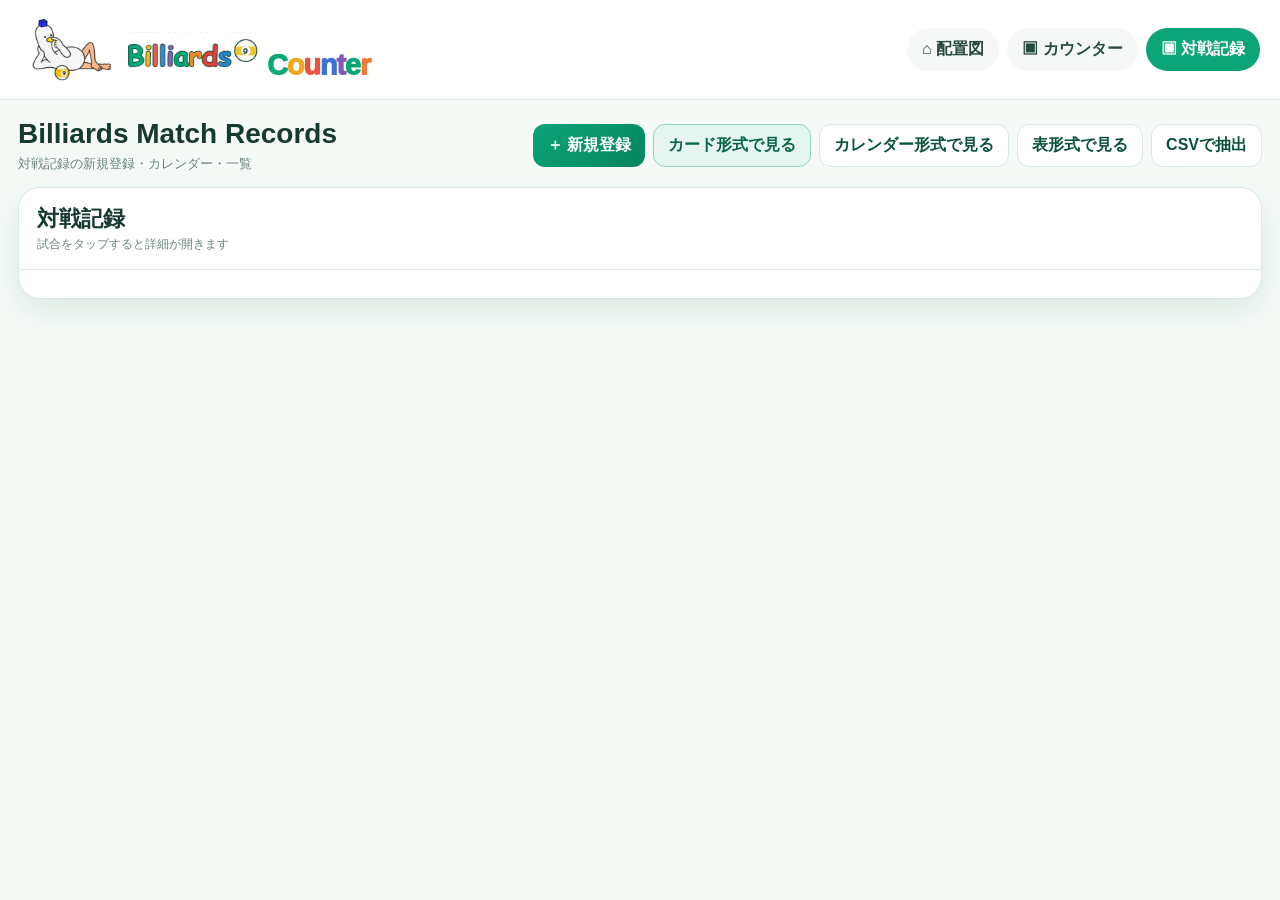
==== commit c49e27b4: "Add button-based match card view and keep new entry collapsed" ====
--- a/billiards-match-records.html
+++ b/billiards-match-records.html
@@ -35,8 +35,41 @@
 .badge{display:inline-block;padding:4px 8px;border-radius:999px;font-weight:900}.win{background:#dff7ea;color:#087040}.lose{background:#ffe7e4;color:#bb3a31}.draw{background:#edf1ef;color:#4e625b}.pending{background:#fff5d8;color:#8b6b00}
 .actions{display:flex;gap:6px;flex-wrap:nowrap}.actions button{border:0;border-radius:999px;background:#eef7f3;color:#07543d;padding:7px 10px;font-weight:900;white-space:nowrap}.actions .danger{background:#fff0ee;color:#b62222}.empty{padding:34px;text-align:center;color:var(--muted)}
 .toast{position:fixed;left:50%;bottom:24px;transform:translateX(-50%) translateY(18px);background:#173e35;color:#fff;border-radius:999px;padding:12px 18px;opacity:0;transition:.22s;z-index:80;white-space:nowrap;box-shadow:0 10px 28px rgba(0,0,0,.18)}.toast.show{opacity:1;transform:translateX(-50%) translateY(0)}
+
+.card-panel{margin-bottom:16px}
+.card-panel[hidden],.records-details[hidden]{display:none!important}
+.card-panel-head{display:flex;align-items:center;justify-content:space-between;gap:12px;padding:16px 18px;border-bottom:1px solid var(--line)}
+.card-panel-head h2{margin:0;font-size:22px}
+.card-panel-head span{font-size:12px;color:var(--muted)}
+.card-count{font-weight:900;color:var(--green2);white-space:nowrap}
+.card-list{display:grid;gap:10px;padding:14px}
+.match-card{border:1px solid var(--line);border-radius:16px;background:#fff;overflow:hidden}
+.match-card-toggle{width:100%;border:0;background:#fff;padding:14px 16px;display:grid;grid-template-columns:130px minmax(0,1fr) auto;gap:14px;align-items:center;text-align:left;color:inherit}
+.match-card-toggle:hover{background:#fbfdfc}
+.match-card-date{font-weight:900;color:#557168;font-size:13px}
+.match-card-main{min-width:0}
+.match-card-title{font-size:16px;font-weight:1000;color:#173f35;white-space:nowrap;overflow:hidden;text-overflow:ellipsis}
+.match-card-sub{display:flex;gap:8px;flex-wrap:wrap;margin-top:5px;font-size:12px;color:#6b837a}
+.match-card-score{display:flex;align-items:center;gap:10px;justify-content:flex-end}
+.match-card-score strong{font-size:20px;color:#123d35;white-space:nowrap}
+.match-card-arrow{font-size:18px;transition:.2s}
+.match-card.open .match-card-arrow{transform:rotate(180deg)}
+.match-card-detail{display:none;border-top:1px solid var(--line);background:#f8fbf9;padding:14px 16px}
+.match-card.open .match-card-detail{display:block}
+.match-detail-grid{display:grid;grid-template-columns:repeat(3,minmax(0,1fr));gap:8px 16px}
+.match-detail-item{min-width:0}
+.match-detail-item .k{display:block;font-size:10px;font-weight:900;color:#748b83;margin-bottom:3px}
+.match-detail-item .v{font-size:13px;font-weight:800;color:#274a41;word-break:break-word}
+.match-detail-wide{grid-column:1/-1}
+.match-card-actions{display:flex;gap:8px;justify-content:flex-end;margin-top:12px}
+.match-card-actions button{border:0;border-radius:999px;background:#eef7f3;color:#07543d;padding:8px 12px;font-weight:900}
+.match-card-actions .danger{background:#fff0ee;color:#b62222}
+.active-view{background:#e4f6ef!important;border-color:#8fd7be!important;color:#076448!important}
+.card-empty{padding:34px;text-align:center;color:var(--muted)}
+
 @media(max-width:900px){.app-header{height:auto;min-height:82px}.header-inner{padding:8px 10px;gap:8px}.counter-logo{width:270px;height:62px}.counter-logo img{width:258px;height:58px}.logo-top-mask{left:62px;width:136px;height:17px}.logo-word-mask{left:175px;top:17px;width:90px;height:42px}.counter-logo-word{left:177px;top:30px;font-size:21px}.calendar-grid{grid-template-columns:repeat(7,minmax(85px,1fr));overflow:auto}.calendar-panel{overflow:auto}}
-@media(max-width:620px){.header-inner{flex-wrap:wrap}.header-brand{height:62px}.topnav{width:100%;justify-content:flex-start}.wrap{padding:10px}.page-head{align-items:flex-start;flex-direction:column}.page-actions{width:100%}.page-actions .btn{flex:1}.form-grid{grid-template-columns:1fr}.full{grid-column:auto}.calendar-grid{grid-template-columns:repeat(7,92px)}th,td{font-size:13px;padding:11px 9px}.entry-actions{flex-direction:column}.entry-actions .btn{width:100%}}
+@media(max-width:620px){
+.match-card-toggle{grid-template-columns:1fr auto;gap:8px}.match-card-date{grid-column:1/-1}.match-card-score{align-self:start}.match-detail-grid{grid-template-columns:1fr 1fr}.header-inner{flex-wrap:wrap}.header-brand{height:62px}.topnav{width:100%;justify-content:flex-start}.wrap{padding:10px}.page-head{align-items:flex-start;flex-direction:column}.page-actions{width:100%}.page-actions .btn{flex:1}.form-grid{grid-template-columns:1fr}.full{grid-column:auto}.calendar-grid{grid-template-columns:repeat(7,92px)}th,td{font-size:13px;padding:11px 9px}.entry-actions{flex-direction:column}.entry-actions .btn{width:100%}}
 </style>
 </head>
 <body>
@@ -54,12 +87,14 @@
     <div><h1>Billiards Match Records</h1><p>対戦記録の新規登録・カレンダー・一覧</p></div>
     <div class="page-actions">
       <button id="newEntryBtn" class="btn primary" type="button">＋ 新規登録</button>
-      <button id="calendarBtn" class="btn" type="button">カレンダー形式で見る</button>
+      <button id="cardBtn" class="btn view-btn active-view" type="button">カード形式で見る</button>
+      <button id="calendarBtn" class="btn view-btn" type="button">カレンダー形式で見る</button>
+      <button id="tableBtn" class="btn view-btn" type="button">表形式で見る</button>
       <button id="csvBtn" class="btn" type="button">CSVで抽出</button>
     </div>
   </div>
 
-  <section class="panel entry-panel" id="entryPanel" hidden>
+  <section class="panel entry-panel" id="entryPanel" hidden style="display:none">
     <div class="entry-head"><h2 id="formTitle">対戦記録を新規登録</h2><span>カウンターを使わない試合もここから登録できます</span></div>
     <div class="form-grid">
       <label class="field"><span class="label">日付</span><input id="date" type="date"></label>
@@ -85,6 +120,14 @@
     <div class="entry-actions"><button id="cancelEdit" class="btn" type="button">閉じる</button><button id="saveRecord" class="btn primary" type="button">✓ 新規登録</button></div>
   </section>
 
+  <section class="panel card-panel" id="cardPanel">
+    <div class="card-panel-head">
+      <div><h2>対戦記録</h2><span>試合をタップすると詳細が開きます</span></div>
+      <div id="cardCount" class="card-count"></div>
+    </div>
+    <div id="cardList" class="card-list"></div>
+  </section>
+
   <section class="panel calendar-panel" id="calendarPanel" hidden>
     <div class="calendar-head">
       <div><h2>カレンダー</h2><div><span id="monthLabel" class="month-label"></span><span id="monthCount" class="month-count"></span></div></div>
@@ -93,7 +136,7 @@
     <div id="calendarGrid" class="calendar-grid"></div>
   </section>
 
-  <details class="panel records-details" open>
+  <details class="panel records-details" id="tablePanel" hidden open>
     <summary>対戦記録一覧 <span class="summary-sub">クリックで開閉</span></summary>
     <div class="table-wrap"><table><thead id="recordsHead"></thead><tbody id="recordsBody"></tbody></table></div>
   </details>
@@ -101,7 +144,7 @@
 <div id="toast" class="toast"></div>
 
 <script>
-const $=s=>document.querySelector(s),KEY='poolMatchRecords',LAYOUTS='poolNotes';
+const $=s=>document.querySelector(s),$=s=>document.querySelectorAll(s),KEY='poolMatchRecords',LAYOUTS='poolNotes';
 let editingId=null,calDate=new Date();
 function load(k=KEY,d=[]){try{const v=JSON.parse(localStorage.getItem(k));return v??d}catch{return d}}
 function save(v){localStorage.setItem(KEY,JSON.stringify(v))}
@@ -122,25 +165,65 @@
 function selectedLayout(){const id=$('#layoutSelect').value;return id?readLayouts().find(x=>String(x.id)===String(id))||null:null}
 function updateLayoutMeta(){const x=selectedLayout();$('#layoutMeta').textContent=x?'選択中：'+(x.title||'名称なし'):'配置図メーカーで保存した配置を選べます。'}
 $('#layoutSelect').addEventListener('change',updateLayoutMeta);$('#layoutRefresh').onclick=()=>{refreshLayouts(true);toast('配置図リストを更新しました')};
-function showEntry(edit=false){$('#calendarPanel').hidden=true;$('#entryPanel').hidden=false;if(!edit)clearForm();scrollTo({top:0,behavior:'smooth'})}
+function setActiveViewButton(id){$('.view-btn').forEach(b=>b.classList.toggle('active-view',b.id===id))}
+function showView(view){
+  $('#entryPanel').hidden=true;$('#entryPanel').style.display='none';$('#cardPanel').hidden=view!=='card';$('#calendarPanel').hidden=view!=='calendar';$('#tablePanel').hidden=view!=='table';
+  setActiveViewButton(view==='card'?'cardBtn':view==='calendar'?'calendarBtn':'tableBtn');
+  if(view==='calendar')renderCalendar();
+}
+function showEntry(edit=false){
+  $('#cardPanel').hidden=true;$('#calendarPanel').hidden=true;$('#tablePanel').hidden=true;
+  $('#entryPanel').hidden=false;$('.view-btn').forEach(b=>b.classList.remove('active-view'));
+  if(!edit)clearForm();scrollTo({top:0,behavior:'smooth'})
+}
 function clearForm(){editingId=null;$('#formTitle').textContent='対戦記録を新規登録';$('#saveRecord').textContent='✓ 新規登録';$('#date').value=new Date().toISOString().slice(0,10);['matchName','shop','opponent','opponentShop','entryFee','leftScoreInput','rightScoreInput','memo'].forEach(id=>$('#'+id).value='');['game','type','race','matchResult'].forEach(id=>$('#'+id).value='');['gameFree','typeFree','raceFree'].forEach(id=>{$('#'+id).value='';$('#'+id).style.display='none'});refreshLayouts(false)}
 function recordFromForm(){const layout=selectedLayout(),l=$('#leftScoreInput').value,r=$('#rightScoreInput').value,scoreEntered=l!==''||r!=='';return{id:editingId||Date.now(),date:$('#date').value,matchName:$('#matchName').value.trim(),shop:$('#shop').value.trim(),opponent:$('#opponent').value.trim(),opponentShop:$('#opponentShop').value.trim(),leftName:'自分',rightName:$('#opponent').value.trim()||'相手',game:valueWithFree('game'),gameSel:$('#game').value,gameFree:$('#gameFree').value,type:valueWithFree('type'),typeSel:$('#type').value,typeFree:$('#typeFree').value,race:valueWithFree('race'),raceSel:$('#race').value,raceFree:$('#raceFree').value,entryFee:$('#entryFee').value.trim(),result:$('#matchResult').value,left:scoreEntered?Number(l||0):null,right:scoreEntered?Number(r||0):null,scoreEntered,matchSec:0,clockUsed:false,layoutId:$('#layoutSelect').value,layoutTitle:layout?(layout.title||'名称なし'):'配置図なし',layoutUpdatedAt:layout?(layout.updatedAt||layout.createdAt||layout.date||''):'',layoutSnapshot:layout?JSON.parse(JSON.stringify(layout)):null,memo:$('#memo').value.trim(),createdAt:new Date().toISOString(),source:'manual'}}
-$('#newEntryBtn').onclick=()=>showEntry(false);$('#cancelEdit').onclick=()=>{$('#entryPanel').hidden=true;editingId=null};
-$('#saveRecord').onclick=()=>{const rec=recordFromForm(),rows=load(KEY,[]),i=rows.findIndex(x=>String(x.id)===String(editingId));if(i>=0){rec.createdAt=rows[i].createdAt||rec.createdAt;rows[i]=rec}else rows.unshift(rec);save(rows);render();renderCalendar();toast(i>=0?'更新しました':'登録しました');$('#entryPanel').hidden=true;editingId=null};
+$('#newEntryBtn').onclick=()=>showEntry(false);$('#cardBtn').onclick=()=>showView('card');$('#tableBtn').onclick=()=>showView('table');$('#cancelEdit').onclick=()=>{editingId=null;showView('card')};
+$('#saveRecord').onclick=()=>{const rec=recordFromForm(),rows=load(KEY,[]),i=rows.findIndex(x=>String(x.id)===String(editingId));if(i>=0){rec.createdAt=rows[i].createdAt||rec.createdAt;rows[i]=rec}else rows.unshift(rec);save(rows);render();renderCards();renderCalendar();toast(i>=0?'更新しました':'登録しました');editingId=null;showView('card')};
 function clockText(r){if(!r.clockUsed)return'';return esc(norm(r.leftName)||'自分')+' '+fmtMin(r.clockLeft??0)+' / '+esc(norm(r.rightName)||'相手')+' '+fmtMin(r.clockRight??0)}
 function meta(r){return[norm(r.game),norm(r.type),norm(r.race)].filter(Boolean).map(esc).join('<br>')}
 function scoreText(r){if(r.scoreEntered===false)return'';if(r.left==null&&r.right==null)return'';return pad(r.left)+'-'+pad(r.right)}
+
+function renderCards(){
+ const rows=load(KEY,[]),list=$('#cardList');$('#cardCount').textContent=rows.length+'試合';
+ if(!rows.length){list.innerHTML='<div class="card-empty">記録はまだありません。</div>';return}
+ list.innerHTML=rows.map(r=>{
+   const title=norm(r.matchName)||norm(r.game)||'対戦記録';
+   const opponent=norm(r.rightName)||norm(r.opponent)||'相手未入力';
+   const venue=norm(r.shop)||'会場未入力';
+   const score=scoreText(r);
+   const badge=norm(r.result)?'<span class="badge '+resultClass(r.result)+'">'+esc(r.result)+'</span>':'';
+   const subs=[norm(r.game),norm(r.race),venue].filter(Boolean).map(esc).join(' ・ ');
+   const details=[
+     ['対戦相手',opponent],['相手所属店舗',r.opponentShop],['形式',r.type],['何先',r.race],['エントリーフィー',r.entryFee],
+     ['試合時間',Number(r.matchSec||0)>0?fmtSec(r.matchSec):''],['チェスクロック',r.clockUsed?clockText(r):''],
+     ['配置図',norm(r.layoutTitle)&&norm(r.layoutTitle)!=='配置図なし'?r.layoutTitle:''],['メモ',r.memo]
+   ].filter(x=>norm(x[1]));
+   return '<article class="match-card" data-id="'+esc(r.id)+'">'+
+     '<button class="match-card-toggle" type="button" onclick="toggleCard(this)">'+
+       '<div class="match-card-date">'+esc(r.date||'日付未入力')+'</div>'+
+       '<div class="match-card-main"><div class="match-card-title">'+esc(title)+'</div><div class="match-card-sub"><span>'+esc(subs)+'</span><span>vs '+esc(opponent)+'</span></div></div>'+
+       '<div class="match-card-score">'+badge+(score?'<strong>'+esc(score)+'</strong>':'')+'<span class="match-card-arrow">⌄</span></div>'+
+     '</button>'+
+     '<div class="match-card-detail"><div class="match-detail-grid">'+details.map(x=>'<div class="match-detail-item '+(x[0]==='メモ'?'match-detail-wide':'')+'"><span class="k">'+esc(x[0])+'</span><span class="v">'+esc(x[1])+'</span></div>').join('')+'</div>'+
+       '<div class="match-card-actions"><button type="button" onclick="editRecord(\''+r.id+'\')">編集</button><button type="button" class="danger" onclick="deleteRecord(\''+r.id+'\')">削除</button></div></div>'+
+   '</article>';
+ }).join('');
+}
+window.toggleCard=btn=>btn.closest('.match-card').classList.toggle('open');
+
 function render(){const rows=load(KEY,[]),head=$('#recordsHead'),body=$('#recordsBody');if(!rows.length){head.innerHTML='<tr><th>対戦記録</th></tr>';body.innerHTML='<tr><td class="empty">記録はまだありません。</td></tr>';return}
  const hasMatch=rows.some(r=>norm(r.matchName)),hasShop=rows.some(r=>norm(r.shop)),hasOpponentShop=rows.some(r=>norm(r.opponentShop)),hasLeft=rows.some(r=>norm(r.leftName)),hasRight=rows.some(r=>norm(r.rightName)||norm(r.opponent)),hasScore=rows.some(r=>scoreText(r)),hasResult=rows.some(r=>norm(r.result)),hasFee=rows.some(r=>norm(r.entryFee)),hasTime=rows.some(r=>Number(r.matchSec||0)>0),hasClock=rows.some(r=>!!r.clockUsed),hasMeta=rows.some(r=>[norm(r.game),norm(r.type),norm(r.race)].some(Boolean)),hasLM=rows.some(r=>(norm(r.layoutTitle)&&norm(r.layoutTitle)!=='配置図なし')||norm(r.memo));
  const cols=[{s:true,l:'日付',c:r=>esc(r.date)},{s:hasMatch,l:'試合名',c:r=>esc(r.matchName)},{s:hasShop,l:'会場',c:r=>esc(r.shop)},{s:hasLeft,l:'自分',c:r=>esc(r.leftName)},{s:hasRight,l:'相手',c:r=>esc(r.rightName||r.opponent)},{s:hasOpponentShop,l:'相手所属店舗',c:r=>esc(r.opponentShop)},{s:hasScore,l:'スコア',c:r=>scoreText(r)},{s:hasResult,l:'結果',c:r=>norm(r.result)?'<span class="badge '+resultClass(r.result)+'">'+esc(r.result)+'</span>':''},{s:hasFee,l:'エントリーフィー',c:r=>esc(r.entryFee)},{s:hasTime,l:'試合時間',c:r=>Number(r.matchSec||0)>0?fmtSec(r.matchSec):''},{s:hasClock,l:'チェスクロック',c:r=>clockText(r)},{s:hasMeta,l:'種目/形式/何先',c:r=>meta(r)},{s:hasLM,l:'配置図/メモ',c:r=>{const p=[];if(norm(r.layoutTitle)&&norm(r.layoutTitle)!=='配置図なし')p.push(esc(r.layoutTitle));if(r.layoutUpdatedAt)p.push('<small>配置更新：'+esc(formatSavedTime(r.layoutUpdatedAt))+'</small>');if(norm(r.memo))p.push('<small>'+esc(r.memo)+'</small>');return p.join('<br>')}},{s:true,l:'操作',c:r=>'<div class="actions"><button onclick="editRecord(\''+r.id+'\')">編集</button><button class="danger" onclick="deleteRecord(\''+r.id+'\')">削除</button></div>'}].filter(x=>x.s);
  head.innerHTML='<tr>'+cols.map(x=>'<th>'+x.l+'</th>').join('')+'</tr>';body.innerHTML=rows.map(r=>'<tr>'+cols.map(x=>'<td>'+x.c(r)+'</td>').join('')+'</tr>').join('')}
 window.editRecord=id=>{const r=load(KEY,[]).find(x=>String(x.id)===String(id));if(!r)return;editingId=r.id;$('#formTitle').textContent='対戦記録を編集';$('#saveRecord').textContent='✓ 更新する';$('#date').value=r.date||'';$('#matchName').value=r.matchName||'';$('#shop').value=r.shop||'';$('#opponent').value=r.opponent||r.rightName||'';$('#opponentShop').value=r.opponentShop||'';setSelectWithFree('game',r.game);setSelectWithFree('type',r.type);setSelectWithFree('race',r.race);$('#entryFee').value=r.entryFee||'';$('#matchResult').value=r.result||'';$('#leftScoreInput').value=r.left==null?'':r.left;$('#rightScoreInput').value=r.right==null?'':r.right;$('#memo').value=r.memo||'';refreshLayouts(false);if(r.layoutId)$('#layoutSelect').value=String(r.layoutId);updateLayoutMeta();showEntry(true)}
-window.deleteRecord=id=>{if(!confirm('この記録を削除しますか？'))return;save(load(KEY,[]).filter(x=>String(x.id)!==String(id)));render();renderCalendar()}
-function renderCalendar(){const y=calDate.getFullYear(),m=calDate.getMonth(),rows=load(KEY,[]),monthRows=rows.filter(r=>{const d=new Date(r.date+'T00:00:00');return !Number.isNaN(d)&&d.getFullYear()===y&&d.getMonth()===m});$('#monthLabel').textContent=y+'年'+(m+1)+'月';$('#monthCount').textContent='今月 '+monthRows.length+'試合';
+window.deleteRecord=id=>{if(!confirm('この記録を削除しますか？'))return;save(load(KEY,[]).filter(x=>String(x.id)!==String(id)));render();renderCards();renderCalendar()}
+function localDateKey(d){return d.getFullYear()+'-'+String(d.getMonth()+1).padStart(2,'0')+'-'+String(d.getDate()).padStart(2,'0')}
+function renderCalendar(){const y=calDate.getFullYear(),m=calDate.getMonth(),rows=load(KEY,[]),monthRows=rows.filter(r=>{const d=new Date(r.date+'T00:00:00');return !Number.isNaN(d.getTime())&&d.getFullYear()===y&&d.getMonth()===m});$('#monthLabel').textContent=y+'年'+(m+1)+'月';$('#monthCount').textContent='今月 '+monthRows.length+'試合';
  const grid=$('#calendarGrid');grid.innerHTML='';['日','月','火','水','木','金','土'].forEach(x=>{const e=document.createElement('div');e.className='cal-dow';e.textContent=x;grid.appendChild(e)});
- const first=new Date(y,m,1),start=new Date(y,m,1-first.getDay());for(let i=0;i<42;i++){const d=new Date(start);d.setDate(start.getDate()+i);const box=document.createElement('div');box.className='cal-day'+(d.getMonth()!==m?' muted':'');box.innerHTML='<div class="cal-num">'+d.getDate()+'</div>';const key=d.toISOString().slice(0,10);monthRows.filter(r=>r.date===key).forEach(r=>{const ev=document.createElement('div');ev.className='cal-event';const title=norm(r.matchName)||norm(r.opponent)||norm(r.game)||'試合';ev.innerHTML='<b>'+esc(title)+'</b><small>'+(norm(r.shop)?esc(r.shop):'会場未入力')+'</small>';box.appendChild(ev)});grid.appendChild(box)}}
-$('#calendarBtn').onclick=()=>{$('#entryPanel').hidden=true;$('#calendarPanel').hidden=!$('#calendarPanel').hidden;renderCalendar()};$('#prevMonth').onclick=()=>{calDate=new Date(calDate.getFullYear(),calDate.getMonth()-1,1);renderCalendar()};$('#nextMonth').onclick=()=>{calDate=new Date(calDate.getFullYear(),calDate.getMonth()+1,1);renderCalendar()};$('#todayMonth').onclick=()=>{calDate=new Date();renderCalendar()};
+ const first=new Date(y,m,1),start=new Date(y,m,1-first.getDay());for(let i=0;i<42;i++){const d=new Date(start);d.setDate(start.getDate()+i);const box=document.createElement('div');box.className='cal-day'+(d.getMonth()!==m?' muted':'');box.innerHTML='<div class="cal-num">'+d.getDate()+'</div>';const key=localDateKey(d);monthRows.filter(r=>r.date===key).forEach(r=>{const ev=document.createElement('div');ev.className='cal-event';const title=norm(r.matchName)||norm(r.opponent)||norm(r.game)||'試合';ev.innerHTML='<b>'+esc(title)+'</b><small>'+(norm(r.shop)?esc(r.shop):'会場未入力')+'</small>';box.appendChild(ev)});grid.appendChild(box)}}
+$('#calendarBtn').onclick=()=>showView('calendar');$('#prevMonth').onclick=()=>{calDate=new Date(calDate.getFullYear(),calDate.getMonth()-1,1);renderCalendar()};$('#nextMonth').onclick=()=>{calDate=new Date(calDate.getFullYear(),calDate.getMonth()+1,1);renderCalendar()};$('#todayMonth').onclick=()=>{calDate=new Date();renderCalendar()};
 $('#csvBtn').onclick=()=>{const rows=load(KEY,[]);if(!rows.length){toast('出力する記録がありません');return}const cols=[['日付','date'],['試合名','matchName'],['会場','shop'],['対戦相手','opponent'],['相手所属店舗','opponentShop'],['種目','game'],['形式','type'],['何先','race'],['エントリーフィー','entryFee'],['結果','result'],['自分スコア','left'],['相手スコア','right'],['試合時間秒','matchSec'],['メモ','memo']];const q=v=>'"'+String(v??'').replace(/"/g,'""')+'"';const csv='\uFEFF'+[cols.map(x=>q(x[0])).join(','),...rows.map(r=>cols.map(x=>q(r[x[1]])).join(','))].join('\r\n');const a=document.createElement('a');a.href=URL.createObjectURL(new Blob([csv],{type:'text/csv;charset=utf-8'}));a.download='billiards-match-records.csv';a.click();setTimeout(()=>URL.revokeObjectURL(a.href),1000)};
-window.addEventListener('storage',()=>{render();renderCalendar()});refreshLayouts(false);clearForm();render();renderCalendar();
+window.addEventListener('storage',()=>{render();renderCards();renderCalendar()});refreshLayouts(false);clearForm();render();renderCards();renderCalendar();showView('card');
 </script>
 </body></html>
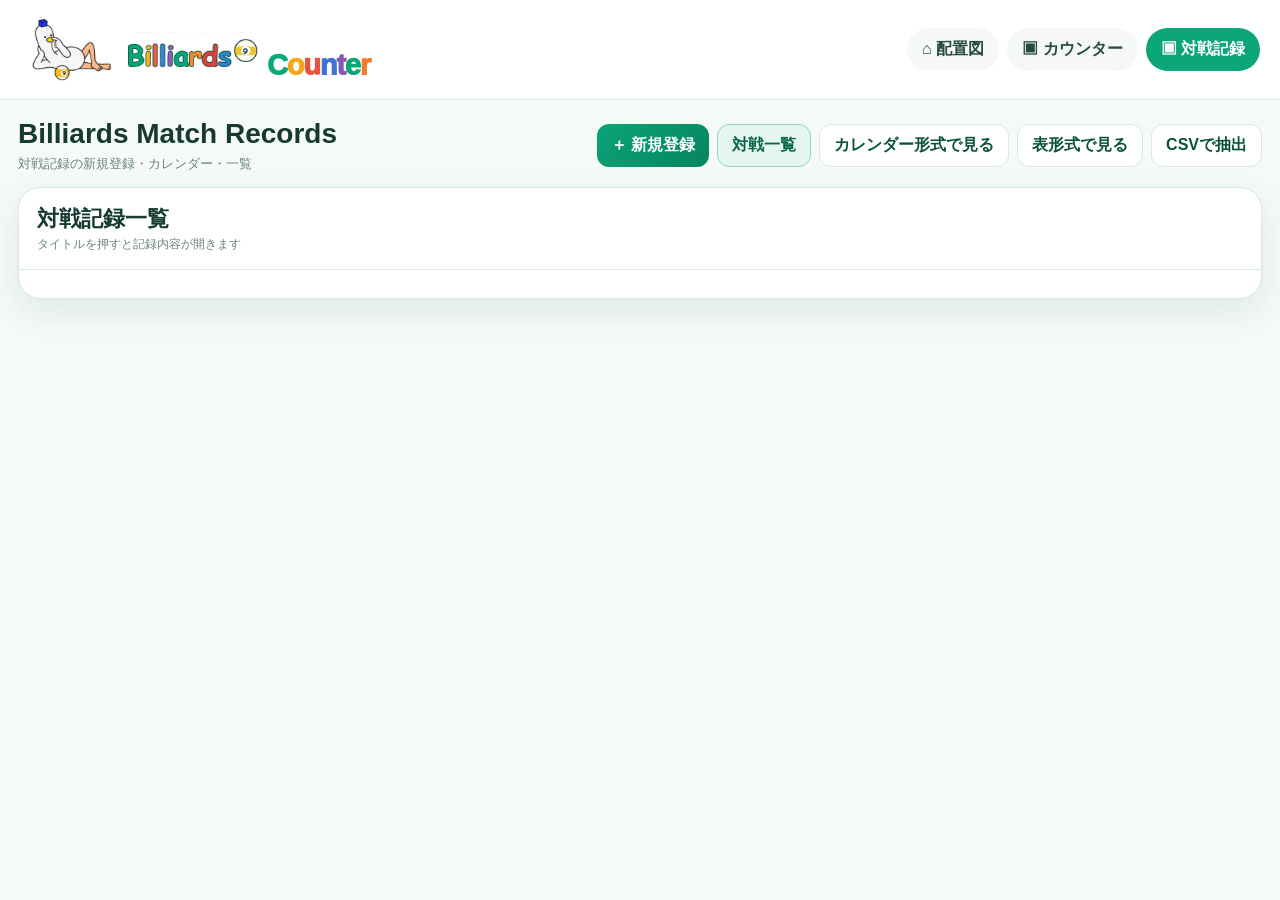
==== commit ca3006a6: "Fix view buttons and make match list default expandable titles" ====
--- a/billiards-match-records.html
+++ b/billiards-match-records.html
@@ -70,6 +70,25 @@
 @media(max-width:900px){.app-header{height:auto;min-height:82px}.header-inner{padding:8px 10px;gap:8px}.counter-logo{width:270px;height:62px}.counter-logo img{width:258px;height:58px}.logo-top-mask{left:62px;width:136px;height:17px}.logo-word-mask{left:175px;top:17px;width:90px;height:42px}.counter-logo-word{left:177px;top:30px;font-size:21px}.calendar-grid{grid-template-columns:repeat(7,minmax(85px,1fr));overflow:auto}.calendar-panel{overflow:auto}}
 @media(max-width:620px){
 .match-card-toggle{grid-template-columns:1fr auto;gap:8px}.match-card-date{grid-column:1/-1}.match-card-score{align-self:start}.match-detail-grid{grid-template-columns:1fr 1fr}.header-inner{flex-wrap:wrap}.header-brand{height:62px}.topnav{width:100%;justify-content:flex-start}.wrap{padding:10px}.page-head{align-items:flex-start;flex-direction:column}.page-actions{width:100%}.page-actions .btn{flex:1}.form-grid{grid-template-columns:1fr}.full{grid-column:auto}.calendar-grid{grid-template-columns:repeat(7,92px)}th,td{font-size:13px;padding:11px 9px}.entry-actions{flex-direction:column}.entry-actions .btn{width:100%}}
+
+/* ===== DEFAULT MATCH LIST / BUTTON FIX ===== */
+.match-card-toggle.title-only{
+  grid-template-columns:minmax(0,1fr) auto!important;
+  padding:15px 16px!important;
+  align-items:center!important;
+}
+.match-card-toggle.title-only .match-card-title{
+  font-size:16px!important;
+  font-weight:1000!important;
+  white-space:nowrap!important;
+  overflow:hidden!important;
+  text-overflow:ellipsis!important;
+}
+.match-card-toggle.title-only .match-card-arrow{
+  justify-self:end!important;
+}
+#entryPanel[hidden]{display:none!important}
+
 </style>
 </head>
 <body>
@@ -87,7 +106,7 @@
     <div><h1>Billiards Match Records</h1><p>対戦記録の新規登録・カレンダー・一覧</p></div>
     <div class="page-actions">
       <button id="newEntryBtn" class="btn primary" type="button">＋ 新規登録</button>
-      <button id="cardBtn" class="btn view-btn active-view" type="button">カード形式で見る</button>
+      <button id="cardBtn" class="btn view-btn active-view" type="button">対戦一覧</button>
       <button id="calendarBtn" class="btn view-btn" type="button">カレンダー形式で見る</button>
       <button id="tableBtn" class="btn view-btn" type="button">表形式で見る</button>
       <button id="csvBtn" class="btn" type="button">CSVで抽出</button>
@@ -122,7 +141,7 @@
 
   <section class="panel card-panel" id="cardPanel">
     <div class="card-panel-head">
-      <div><h2>対戦記録</h2><span>試合をタップすると詳細が開きます</span></div>
+      <div><h2>対戦記録一覧</h2><span>タイトルを押すと記録内容が開きます</span></div>
       <div id="cardCount" class="card-count"></div>
     </div>
     <div id="cardList" class="card-list"></div>
@@ -173,7 +192,7 @@
 }
 function showEntry(edit=false){
   $('#cardPanel').hidden=true;$('#calendarPanel').hidden=true;$('#tablePanel').hidden=true;
-  $('#entryPanel').hidden=false;$('.view-btn').forEach(b=>b.classList.remove('active-view'));
+  $('#entryPanel').hidden=false;$('#entryPanel').style.display='block';$('.view-btn').forEach(b=>b.classList.remove('active-view'));
   if(!edit)clearForm();scrollTo({top:0,behavior:'smooth'})
 }
 function clearForm(){editingId=null;$('#formTitle').textContent='対戦記録を新規登録';$('#saveRecord').textContent='✓ 新規登録';$('#date').value=new Date().toISOString().slice(0,10);['matchName','shop','opponent','opponentShop','entryFee','leftScoreInput','rightScoreInput','memo'].forEach(id=>$('#'+id).value='');['game','type','race','matchResult'].forEach(id=>$('#'+id).value='');['gameFree','typeFree','raceFree'].forEach(id=>{$('#'+id).value='';$('#'+id).style.display='none'});refreshLayouts(false)}
@@ -185,28 +204,29 @@
 function scoreText(r){if(r.scoreEntered===false)return'';if(r.left==null&&r.right==null)return'';return pad(r.left)+'-'+pad(r.right)}
 
 function renderCards(){
- const rows=load(KEY,[]),list=$('#cardList');$('#cardCount').textContent=rows.length+'試合';
+ const rows=load(KEY,[]),list=$('#cardList');$('#cardCount').textContent=rows.length?rows.length+'試合':'';
  if(!rows.length){list.innerHTML='<div class="card-empty">記録はまだありません。</div>';return}
  list.innerHTML=rows.map(r=>{
-   const title=norm(r.matchName)||norm(r.game)||'対戦記録';
-   const opponent=norm(r.rightName)||norm(r.opponent)||'相手未入力';
-   const venue=norm(r.shop)||'会場未入力';
+   const title=norm(r.matchName)||((r.date?String(r.date).replaceAll('-','/')+' ':'')+'対戦記録');
+   const opponent=norm(r.rightName)||norm(r.opponent)||'';
    const score=scoreText(r);
-   const badge=norm(r.result)?'<span class="badge '+resultClass(r.result)+'">'+esc(r.result)+'</span>':'';
-   const subs=[norm(r.game),norm(r.race),venue].filter(Boolean).map(esc).join(' ・ ');
-   const details=[
-     ['対戦相手',opponent],['相手所属店舗',r.opponentShop],['形式',r.type],['何先',r.race],['エントリーフィー',r.entryFee],
-     ['試合時間',Number(r.matchSec||0)>0?fmtSec(r.matchSec):''],['チェスクロック',r.clockUsed?clockText(r):''],
-     ['配置図',norm(r.layoutTitle)&&norm(r.layoutTitle)!=='配置図なし'?r.layoutTitle:''],['メモ',r.memo]
+   const detailRows=[
+     ['日付',r.date],['試合会場 / 店舗名',r.shop],['対戦相手',opponent],['相手所属店舗',r.opponentShop],
+     ['種目',r.game],['形式',r.type],['何先',r.race],['対戦結果',r.result],['スコア',score],
+     ['エントリーフィー',r.entryFee],['試合時間',Number(r.matchSec||0)>0?fmtSec(r.matchSec):''],
+     ['チェスクロック',r.clockUsed?clockText(r):''],
+     ['配置図',norm(r.layoutTitle)&&norm(r.layoutTitle)!=='配置図なし'?r.layoutTitle:''],
+     ['メモ',r.memo]
    ].filter(x=>norm(x[1]));
    return '<article class="match-card" data-id="'+esc(r.id)+'">'+
-     '<button class="match-card-toggle" type="button" onclick="toggleCard(this)">'+
-       '<div class="match-card-date">'+esc(r.date||'日付未入力')+'</div>'+
-       '<div class="match-card-main"><div class="match-card-title">'+esc(title)+'</div><div class="match-card-sub"><span>'+esc(subs)+'</span><span>vs '+esc(opponent)+'</span></div></div>'+
-       '<div class="match-card-score">'+badge+(score?'<strong>'+esc(score)+'</strong>':'')+'<span class="match-card-arrow">⌄</span></div>'+
+     '<button class="match-card-toggle title-only" type="button" onclick="toggleCard(this)">'+
+       '<div class="match-card-title">'+esc(title)+'</div>'+
+       '<span class="match-card-arrow">⌄</span>'+
      '</button>'+
-     '<div class="match-card-detail"><div class="match-detail-grid">'+details.map(x=>'<div class="match-detail-item '+(x[0]==='メモ'?'match-detail-wide':'')+'"><span class="k">'+esc(x[0])+'</span><span class="v">'+esc(x[1])+'</span></div>').join('')+'</div>'+
-       '<div class="match-card-actions"><button type="button" onclick="editRecord(\''+r.id+'\')">編集</button><button type="button" class="danger" onclick="deleteRecord(\''+r.id+'\')">削除</button></div></div>'+
+     '<div class="match-card-detail">'+
+       (detailRows.length?'<div class="match-detail-grid">'+detailRows.map(x=>'<div class="match-detail-item '+(x[0]==='メモ'?'match-detail-wide':'')+'"><span class="k">'+esc(x[0])+'</span><span class="v">'+esc(x[1])+'</span></div>').join('')+'</div>':'<div class="card-empty">登録内容はありません。</div>')+
+       '<div class="match-card-actions"><button type="button" onclick="editRecord(\''+r.id+'\')">編集</button><button type="button" class="danger" onclick="deleteRecord(\''+r.id+'\')">削除</button></div>'+
+     '</div>'+
    '</article>';
  }).join('');
 }
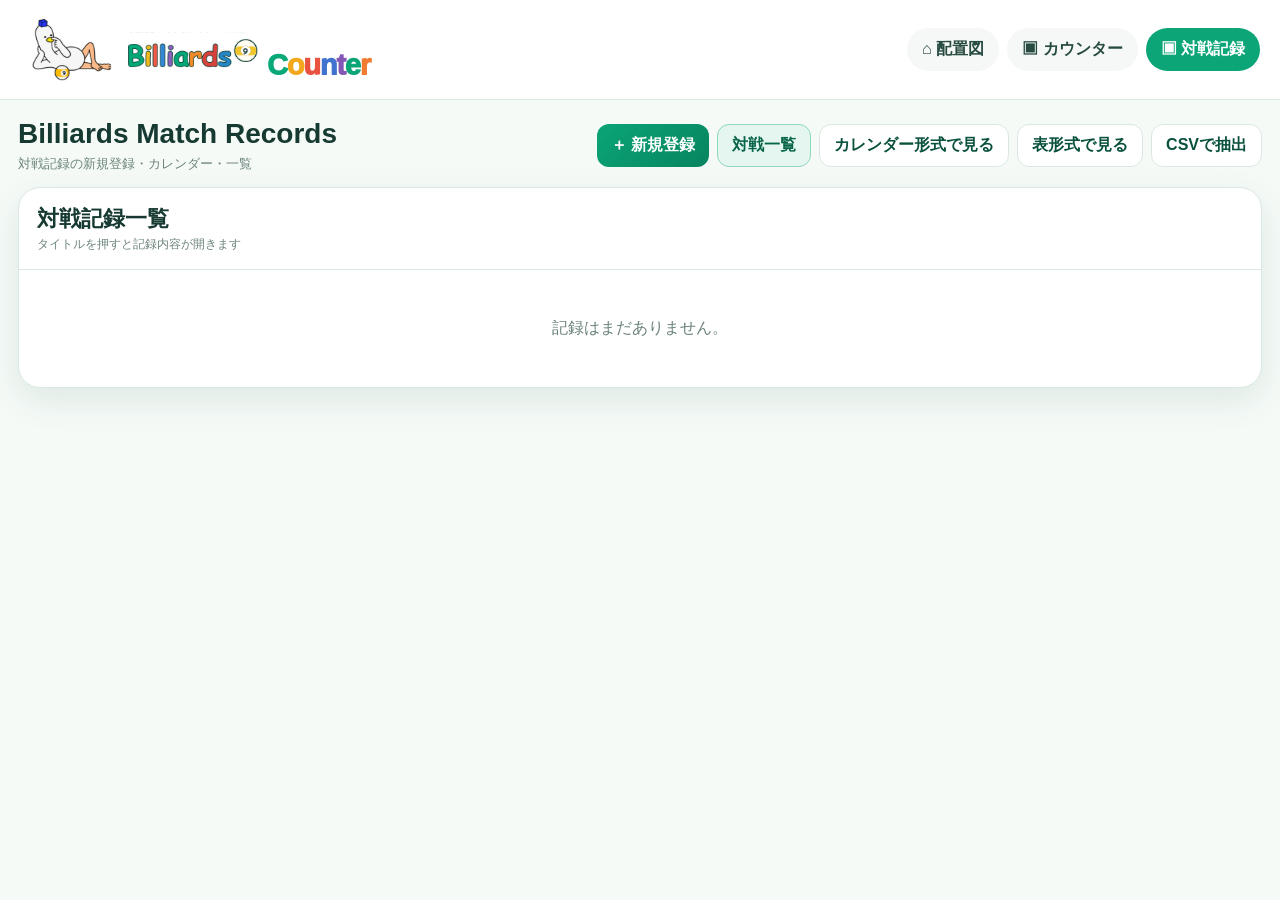
==== commit 1bd1340c: "Repair match record view button JavaScript" ====
--- a/billiards-match-records.html
+++ b/billiards-match-records.html
@@ -163,7 +163,7 @@
 <div id="toast" class="toast"></div>
 
 <script>
-const $=s=>document.querySelector(s),$=s=>document.querySelectorAll(s),KEY='poolMatchRecords',LAYOUTS='poolNotes';
+const $=s=>document.querySelector(s),qa=s=>Array.from(document.querySelectorAll(s)),KEY='poolMatchRecords',LAYOUTS='poolNotes';
 let editingId=null,calDate=new Date();
 function load(k=KEY,d=[]){try{const v=JSON.parse(localStorage.getItem(k));return v??d}catch{return d}}
 function save(v){localStorage.setItem(KEY,JSON.stringify(v))}
@@ -184,7 +184,7 @@
 function selectedLayout(){const id=$('#layoutSelect').value;return id?readLayouts().find(x=>String(x.id)===String(id))||null:null}
 function updateLayoutMeta(){const x=selectedLayout();$('#layoutMeta').textContent=x?'選択中：'+(x.title||'名称なし'):'配置図メーカーで保存した配置を選べます。'}
 $('#layoutSelect').addEventListener('change',updateLayoutMeta);$('#layoutRefresh').onclick=()=>{refreshLayouts(true);toast('配置図リストを更新しました')};
-function setActiveViewButton(id){$('.view-btn').forEach(b=>b.classList.toggle('active-view',b.id===id))}
+function setActiveViewButton(id){qa('.view-btn').forEach(b=>b.classList.toggle('active-view',b.id===id))}
 function showView(view){
   $('#entryPanel').hidden=true;$('#entryPanel').style.display='none';$('#cardPanel').hidden=view!=='card';$('#calendarPanel').hidden=view!=='calendar';$('#tablePanel').hidden=view!=='table';
   setActiveViewButton(view==='card'?'cardBtn':view==='calendar'?'calendarBtn':'tableBtn');
@@ -192,7 +192,7 @@
 }
 function showEntry(edit=false){
   $('#cardPanel').hidden=true;$('#calendarPanel').hidden=true;$('#tablePanel').hidden=true;
-  $('#entryPanel').hidden=false;$('#entryPanel').style.display='block';$('.view-btn').forEach(b=>b.classList.remove('active-view'));
+  $('#entryPanel').hidden=false;$('#entryPanel').style.display='block';qa('.view-btn').forEach(b=>b.classList.remove('active-view'));
   if(!edit)clearForm();scrollTo({top:0,behavior:'smooth'})
 }
 function clearForm(){editingId=null;$('#formTitle').textContent='対戦記録を新規登録';$('#saveRecord').textContent='✓ 新規登録';$('#date').value=new Date().toISOString().slice(0,10);['matchName','shop','opponent','opponentShop','entryFee','leftScoreInput','rightScoreInput','memo'].forEach(id=>$('#'+id).value='');['game','type','race','matchResult'].forEach(id=>$('#'+id).value='');['gameFree','typeFree','raceFree'].forEach(id=>{$('#'+id).value='';$('#'+id).style.display='none'});refreshLayouts(false)}
